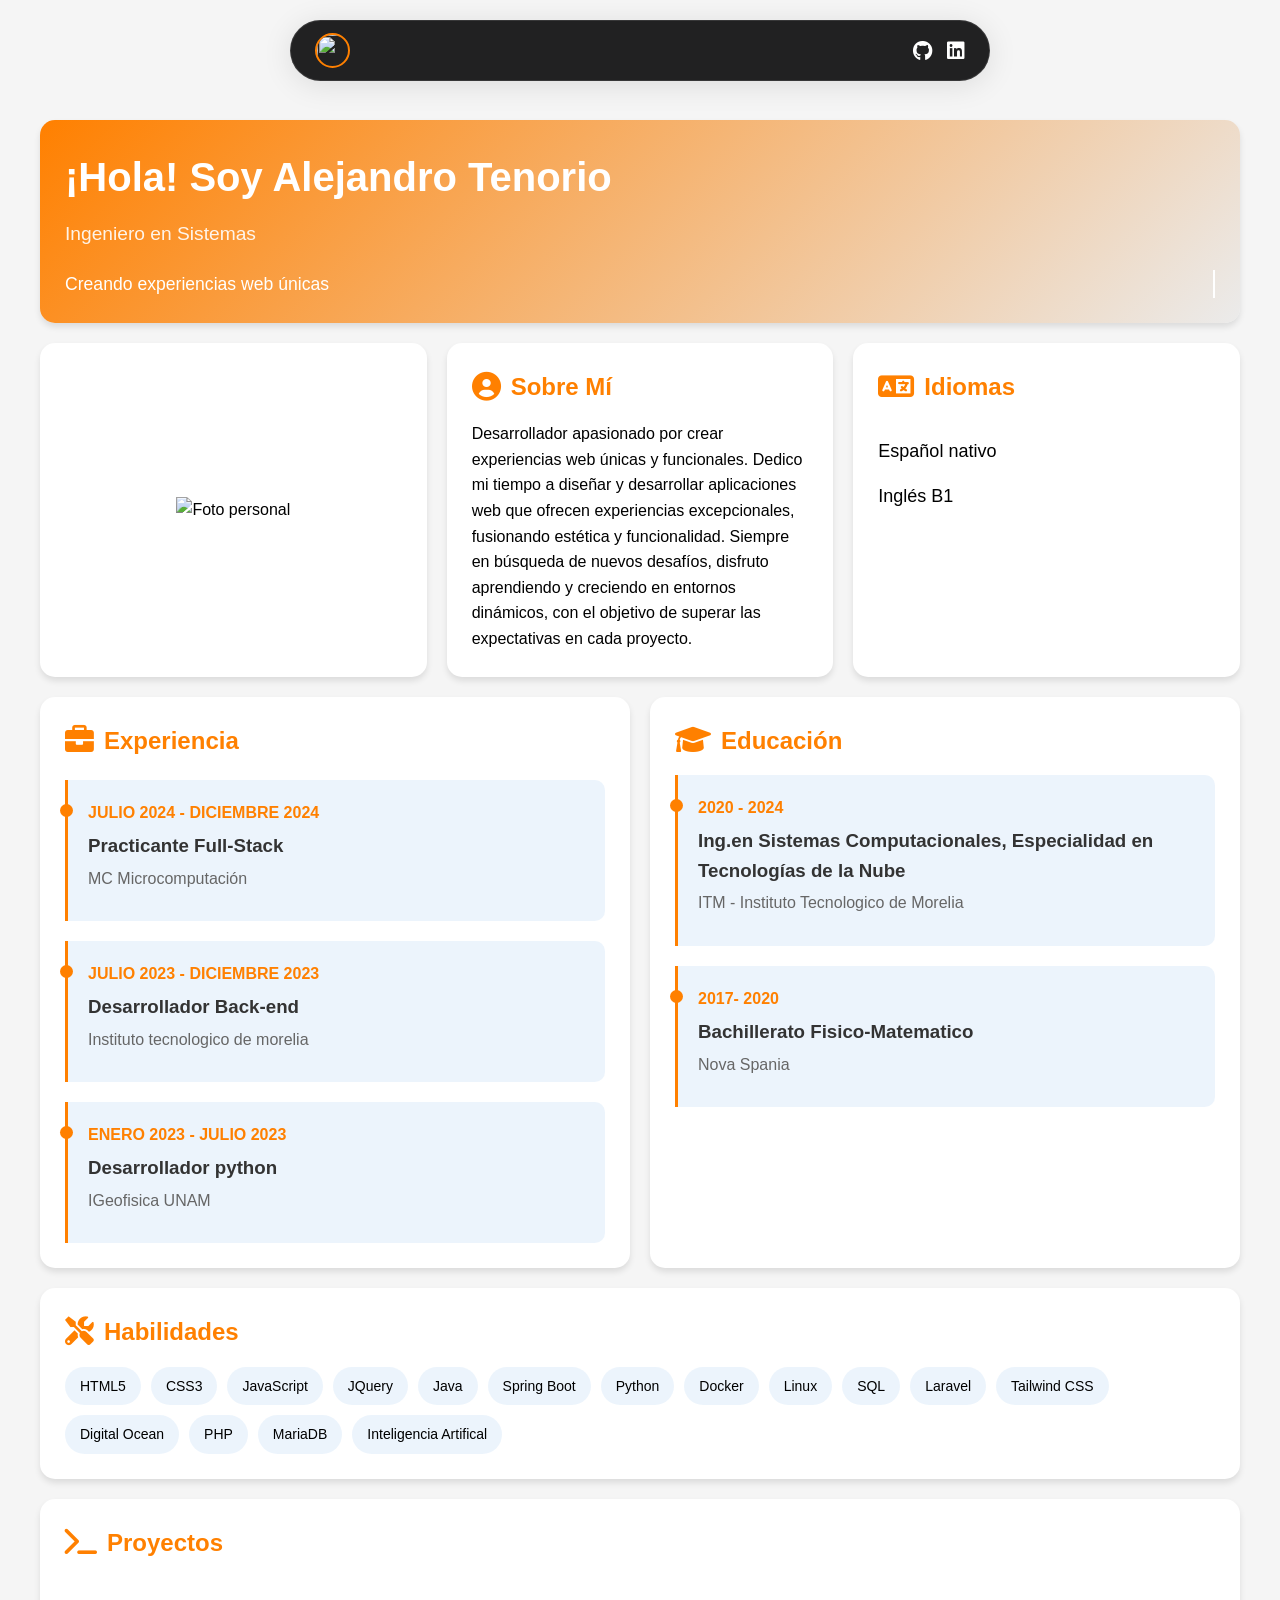
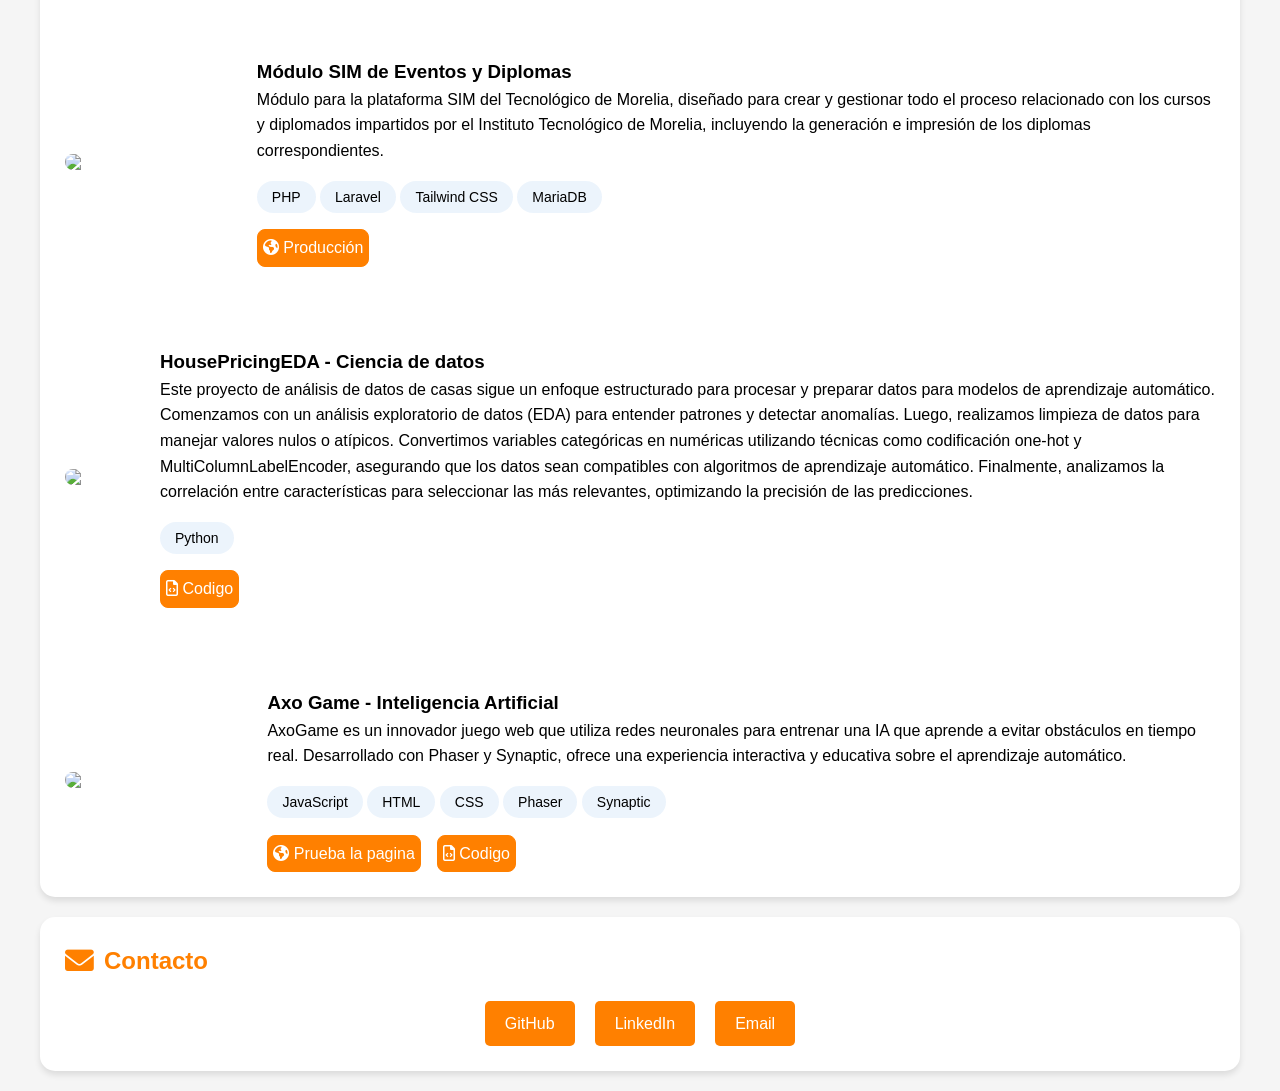
==== index.html @ d57afa61 "Update index.html" ====
<!DOCTYPE html>
<html lang="es">
<head>
    <meta charset="UTF-8">
    <meta name="viewport" content="width=device-width, initial-scale=1.0">
    <title>Alex Tenorio</title>
    <link rel="stylesheet" href="portfolio.css">
    <link href="https://cdnjs.cloudflare.com/ajax/libs/font-awesome/6.0.0/css/all.min.css" rel="stylesheet">
</head>
<body>



    <!-- Dynamic Island Navigation -->
    <nav class="dynamic-nav">
        <div class="nav-island">
            <div class="nav-profile">
                <img src="https://i.ibb.co/wJHWrY9/124657414.jpg"  class="nav-profile-img">
            </div>
           
            <div class="nav-social">
                <a href="https://github.com/JoseAlejandroTenorioChavez" class="social-link"><i class="fab fa-github"></i></a>
                <a href="https://www.linkedin.com/in/josealejandrotenoriochavez" class="social-link"><i class="fab fa-linkedin"></i></a>
            </div>
        </div>
    </nav>

    <!-- Contenido principal -->
    <main class="main-content">
        <div class="bento-grid">
            <!-- Sección de Bienvenida -->
            <div class="bento-item welcome">
                <h1>¡Hola! Soy Alejandro Tenorio</h1>
                <p class="subtitle">Ingeniero en Sistemas</p>
                <div class="typing-text">Creando experiencias web únicas</div>
            </div>

            <!-- Foto Personal -->
            <div class="bento-item personal-photo">
                <div class="photo-container">
                    <img src="https://i.ibb.co/fHNwKNR/Hi-its-me.png" alt="Foto personal">
                    <div class="photo-overlay">
                        <p>¡Hola Mundo!👋</p>
                    </div>
                </div>
            </div>

               <!-- Sección Sobre Mí -->
               <div class="bento-item about">
                <h2><i class="fas fa-user-circle"></i> Sobre Mí</h2>
                <p style="text-align: left;">Desarrollador apasionado por crear experiencias web únicas y funcionales. 
                   Dedico mi tiempo a diseñar y desarrollar aplicaciones web que ofrecen experiencias excepcionales, 
                   fusionando estética y funcionalidad. Siempre en búsqueda de nuevos desafíos, disfruto aprendiendo y creciendo en entornos dinámicos, 
                   con el objetivo de superar las expectativas en cada proyecto.</p>
            </div>

            
             <!-- Sección Sobre Mí -->
            <div class="bento-item languages">
                <h2><i class="fa-solid fa-language"></i>Idiomas</h2>
                <span class="language">Español nativo</span>
                <span class="language">Inglés B1</span>
            </div>
  

            <!-- Experiencia -->
            <div class="bento-item work-experience">
                <h2><i class="fas fa-briefcase"></i> Experiencia</h2>
                <div class="timeline">
                    <div class="timeline-item">
                        <div class="year">JULIO 2024 - DICIEMBRE 2024</div>
                        <h3>Practicante Full-Stack</h3>
                        <p>MC Microcomputación</p>
                    </div>
                    <div class="timeline-item">
                        <div class="year">JULIO 2023 - DICIEMBRE 2023</div>
                        <h3>Desarrollador Back-end</h3>
                        <p>Instituto tecnologico de morelia</p>
                    </div>
                    <div class="timeline-item">
                        <div class="year">ENERO 2023 - JULIO 2023</div>
                        <h3>Desarrollador python</h3>
                        <p>IGeofisica UNAM</p>
                    </div>
                </div>
            </div>

            <!-- Educación -->
            <div class="bento-item education">
                <h2><i class="fas fa-graduation-cap"></i> Educación</h2>
                <div class="timeline-item">
                        <div class="year">2020 - 2024</div>
                        <h3>Ing.en Sistemas Computacionales, Especialidad en Tecnologías de la Nube</h3>
                        <p>ITM - Instituto Tecnologico de Morelia</p>
                </div>
                <div class="timeline-item">
                    <div class="year">2017- 2020</div>
                    <h3>Bachillerato Fisico-Matematico</h3>
                    <p>Nova Spania</p>
            </div>
            </div>

            <!-- Habilidades -->
            <div class="bento-item skills">
                <h2><i class="fas fa-tools"></i> Habilidades</h2>
                <div class="skills-tags">
                    <span class="skill-tag">HTML5</span>
                    <span class="skill-tag">CSS3</span>
                    <span class="skill-tag">JavaScript</span>
                    <span class="skill-tag">JQuery</span>
                    <span class="skill-tag">Java</span>
                    <span class="skill-tag">Spring Boot</span>
                    <span class="skill-tag">Python</span>
                    <span class="skill-tag">Docker</span>
                    <span class="skill-tag">Linux</span>
                    <span class="skill-tag">SQL</span>
                    <span class="skill-tag">Laravel</span>
                    <span class="skill-tag">Tailwind CSS</span>
                    <span class="skill-tag">Digital Ocean</span>
                    <span class="skill-tag">PHP</span>
                    <span class="skill-tag">MariaDB</span>
                    <span class="skill-tag">Inteligencia Artifical</span>
                </div>
            </div>

            

            <!-- Proyectos -->
            <div class="bento-item featured-project">
                <h2><i class="fa-solid fa-terminal"></i>Proyectos</h2>
                <div class="project-content">
                    <img src="https://i.ibb.co/Rj1khKQ/SIM.png">
                    <div class = "project-text">
                        <div>
                            <h3>Módulo SIM de Eventos y Diplomas</h3>
                            <p>Módulo para la plataforma SIM del Tecnológico de Morelia, diseñado para crear y gestionar todo el proceso relacionado con los cursos y 
                                diplomados impartidos por el Instituto Tecnológico de Morelia, incluyendo la generación e impresión de los diplomas correspondientes.
                            </p>
                        </div>
                        <div>
                            <span class="skill-tag">PHP</span>
                            <span class="skill-tag">Laravel</span>
                            <span class="skill-tag">Tailwind CSS</span>
                            <span class="skill-tag">MariaDB</span>
                        </div>
                        <div>
                            <a href="https://sim.morelia.tecnm.mx/login" class="btn-projects">
                                <span><i class="fa-solid fa-earth-americas"></i> Producción</span>
                              </a>
                        </div>
                    </div>
                </div>
                <div class="project-content">
                    <img src="https://i.ibb.co/8XMsgPr/data-science.webp">
                    <div class = "project-text">
                        <div>
                            <h3>HousePricingEDA -  Ciencia de datos</h3>
                            <p>Este proyecto de análisis de datos de casas sigue un enfoque estructurado para procesar y preparar datos para modelos de 
                                aprendizaje automático. Comenzamos con un análisis exploratorio de datos (EDA) para entender patrones y detectar anomalías. 
                                Luego, realizamos limpieza de datos para manejar valores nulos o atípicos. Convertimos variables categóricas en numéricas utilizando 
                                técnicas como codificación one-hot y MultiColumnLabelEncoder, asegurando que los datos sean compatibles con algoritmos de aprendizaje 
                                automático. Finalmente, analizamos la correlación entre características para seleccionar las más relevantes, optimizando la precisión de las 
                                predicciones.
                            </p>
                        </div>
                        <div>
                            <span class="skill-tag">Python</span>
                        </div>
                        <div>
                            <a href="https://github.com/JoseAlejandroTenorioChavez/HousePricingEDA-AlejandroTenorio/tree/main" class="btn-projects">
                                <span><i class="fa-regular fa-file-code"></i> Codigo</span>
                              </a>
                        </div>
                    </div>
                </div>
                <div class="project-content">
                    <img src="https://i.ibb.co/FsC0W5F/Axogame.png">
                    <div class = "project-text">
                        <div>
                            <h3>Axo Game - Inteligencia Artificial</h3>
                            <p>AxoGame es un innovador juego web que utiliza redes neuronales para entrenar una IA que aprende a evitar obstáculos en tiempo real. 
                                Desarrollado con Phaser y Synaptic, ofrece una experiencia interactiva y educativa sobre el aprendizaje automático.
                            </p>
                        </div>
                        <div>
                            <span class="skill-tag">JavaScript</span>
                            <span class="skill-tag">HTML</span>
                            <span class="skill-tag">CSS</span>
                            <span class="skill-tag">Phaser</span>
                            <span class="skill-tag">Synaptic</span>
                        </div>
                        <div class = "Buttons-div">
                            <a href="https://josealejandrotenoriochavez.github.io/IA---AxoGame/" class="btn-projects">
                                <span><i class="fa-solid fa-earth-americas"></i> Prueba la pagina</span>
                              </a>

                              <a href="https://github.com/JoseAlejandroTenorioChavez/IA---AxoGame" class="btn-projects">
                                <span><i class="fa-regular fa-file-code"></i> Codigo</span>
                              </a>
                        </div>
                   
                    </div>
                </div>
            </div>

            <!-- Contacto -->
            <div class="bento-item contact">
                <h2><i class="fas fa-envelope"></i> Contacto</h2>
                <div class="contact-links">
                    <a href="https://github.com/JoseAlejandroTenorioChavez" class="contact-link">GitHub</a>
                    <a href="https://www.linkedin.com/in/josealejandrotenoriochavez" class="contact-link">LinkedIn</a>
                    <a href="#" class="contact-link" onclick="copyToClipboard('AlejandroTenorioChavez@outlook.com')">Email</a>
                </div>
            </div>
        </div>
    </main>

    <script src="portfolio.js"></script>
</body>
</html>
---- portfolio.css ----
:root {
    --primary-color: #ff8000;
    --secondary-color: #14181f;
    --dark-color: #1a1a1a;
    --light-color: #f5f5f5;
    --text-color: #333;
    --text-light: #666;
    --island-bg: rgba(22, 22, 23, 0.95);
    --island-border: rgba(255, 255, 255, 0.1);
    --transition: all 0.3s ease;
}

* {
    margin: 0;
    padding: 0;
    box-sizing: border-box;
}

body {
    font-family: 'Inter', sans-serif;
    background-color: var(--light-color);
    color: var(--text-color);
    line-height: 1.6;
    padding-top: 100px; /* Espacio para la navegación */
}

/* Dynamic Island Navigation */
.dynamic-nav {
    position: fixed;
    top: 20px;
    left: 50%;
    transform: translateX(-50%);
    z-index: 1000;
    width: 90%;
    max-width: 700px;
}

.nav-island {
    background: var(--island-bg);
    border: 1px solid var(--island-border);
    backdrop-filter: blur(20px);
    -webkit-backdrop-filter: blur(20px);
    border-radius: 50px;
    padding: 12px 24px;
    display: flex;
    justify-content: space-between;
    align-items: center;
    box-shadow: 0 4px 30px rgba(0, 0, 0, 0.1);
    transition: var(--transition);
}

.nav-island:hover {
    transform: translateY(-2px);
    box-shadow: 0 8px 30px rgba(0, 0, 0, 0.2);
}

.nav-profile {
    display: flex;
    align-items: center;
    gap: 12px;
}

.nav-profile-img {
    width: 35px;
    height: 35px;
    border-radius: 50%;
    border: 2px solid var(--primary-color);
}

.nav-name {
    color: white;
    font-weight: 500;
}

.nav-links {
    display: flex;
    gap: 20px;
}

.nav-link {
    color: rgba(255, 255, 255, 0.7);
    text-decoration: none;
    display: flex;
    align-items: center;
    gap: 6px;
    padding: 6px 12px;
    border-radius: 20px;
    transition: var(--transition);
}

.nav-link:hover,
.nav-link.active {
    color: white;
    background: rgba(255, 255, 255, 0.1);
}

.nav-link i {
    font-size: 14px;
}

.nav-social {
    display: flex;
    gap: 15px;
}

.social-link {
    color: rgba(255, 255, 255, 0.7);
    text-decoration: none;
    transition: var(--transition);
}

.social-link:hover {
    color: white;
    transform: translateY(-2px);
}

/* Main Content & Bento Grid */
.main-content {
    padding: 20px;
}

.bento-grid {
    display: grid;
    grid-template-columns: repeat(3, 1fr);
    gap: 20px;
    max-width: 1200px;
    margin: 0 auto;
}

.project-content{
    
display: flex;
    
gap: 20px;
    
align-items: center;
}

.project-text{
    display: flex;
    gap: 20px;
    flex-direction: column;
}

.btn-projects{
    gap: 10px;
    width: max-content;
    display: flex;
    align-items: center;
    /* margin: 10px; */
    border: 1px solid var(--primary-color);
    background: var(--primary-color);
    color: white;
    border-radius: 0.5rem;
    padding: 5px;
    cursor: pointer;
    text-decoration: none;
}




/* Animaciones suaves para la navegación */
@keyframes slideDown {
    from {
        transform: translateY(-100%) translateX(-50%);
        opacity: 0;
    }
    to {
        transform: translateY(0) translateX(-50%);
        opacity: 1;
    }
}

.dynamic-nav {
    animation: slideDown 0.5s ease-out forwards;
}


* {
    margin: 0;
    padding: 0;
    box-sizing: border-box;
}

body {
    font-family: 'Inter', sans-serif;
    background-color: var(--light-color);
    color: #000000;
    line-height: 1.6;
}

.container {
    display: flex;
    min-height: 100vh;
}

/* Estilos del Sidebar */
.sidebar {
    width: 250px;
    background-color: var(--dark-color);
    color: white;
    padding: 20px;
    position: fixed;
    height: 100vh;
    box-shadow: 2px 0 5px rgba(0, 0, 0, 0.1);
    z-index: 1000;
}

.profile {
    text-align: center;
    padding: 20px 0;
}

.profile-img {
    width: 150px;
    height: 150px;
    border-radius: 50%;
    margin-bottom: 15px;
    border: 3px solid var(--primary-color);
    transition: var(--transition);
}

.profile-img:hover {
    transform: scale(1.05);
}

.nav-menu {
    margin-top: 30px;
}

.nav-menu ul {
    list-style: none;
}

.nav-menu ul li {
    padding: 15px 0;
    border-bottom: 1px solid #333;
    transition: var(--transition);
}

.nav-menu ul li:hover {
    background-color: rgba(255, 255, 255, 0.1);
    padding-left: 10px;
}

.nav-menu ul li a {
    color: white;
    text-decoration: none;
    font-size: 16px;
    transition: var(--transition);
    display: flex;
    align-items: center;
    gap: 10px;
}

.nav-menu ul li a i {
    width: 20px;
    text-align: center;
}

.nav-menu ul li a:hover {
    color: var(--primary-color);
}

.social-links {
    position: absolute;
    bottom: 20px;
    left: 0;
    right: 0;
    display: flex;
    justify-content: center;
    gap: 15px;
}

.social-link {
    color: white;
    font-size: 20px;
    transition: var(--transition);
}

.social-link:hover {
    color: var(--primary-color);
    transform: translateY(-3px);
}

/* Main Content & Bento Grid */
.main-content {
    /* margin-left: 250px; */
    /* padding: 40px; */
    flex-grow: 1;
}

.bento-grid {
    display: grid;
    grid-template-columns: repeat(6, 1fr);
    gap: 20px;
    max-width: 1200px;
    margin: 0 auto;
}

.bento-item {
    background: white;
    border-radius: 15px;
    padding: 25px;
    box-shadow: 0 4px 6px rgba(0, 0, 0, 0.1);
    transition: var(--transition);
    position: relative;
    overflow: hidden;
}

.bento-item:hover {
    transform: translateY(-5px);
    box-shadow: 0 6px 12px rgba(0, 0, 0, 0.15);
}

.bento-item h2 {
    display: flex;
    align-items: center;
    gap: 10px;
    margin-bottom: 15px;
    color: var(--primary-color);
}

.bento-item h2 i {
    font-size: 1.2em;
}

/* Welcome Section */
.welcome {
    grid-column: span 6;
    background: linear-gradient(135deg, var(--primary-color), #ebebeb);
    color: white;
}

.welcome h1 {
    font-size: 2.5em;
    margin-bottom: 10px;
}

.welcome .subtitle {
    font-size: 1.2em;
    opacity: 0.9;
}

.typing-text {
    margin-top: 20px;
    font-size: 1.1em;
    border-right: 2px solid white;
    white-space: nowrap;
    overflow: hidden;
    animation: typing 3.5s steps(40, end), blink-caret 0.75s step-end infinite;
}

/* Personal Photo */
.personal-photo {
    grid-column: span 2;
    text-align: center;
    align-content: center;
}

/* about*/
.about {
    grid-column: span 2;
    text-align: center;
}

.languages{
    grid-column: span 2;
    /* text-align: center; */
    display: flex;
    flex-direction: column;
    gap: 1rem;
}

.language{
    font-size: large;

}

.photo-container {
    margin: 20px 0;
    position: relative;
    overflow: hidden;
    border-radius: 15px;
}

.photo-container img {
    width: 100%;
    height: auto;
    transition: var(--transition);
}

.photo-overlay {
    position: absolute;
    top: 0;
    left: 0;
    right: 0;
    bottom: 0;
    background: rgba(74, 144, 226, 0.7);
    display: flex;
    align-items: center;
    justify-content: center;
/* Continuación de los estilos del photo-overlay */
opacity: 0;
transition: var(--transition);
color: white;
font-size: 1.5em;
}

.photo-container:hover .photo-overlay {
opacity: 1;
}

.photo-container:hover img {
transform: scale(1.05);
}

.photo-caption {
margin-top: 15px;
font-style: italic;
color: var(--text-light);
}

/* Stats Section */
.stats {
grid-column: span 2;
}

.stats-grid {
display: grid;
grid-template-columns: repeat(3, 1fr);
gap: 20px;
margin-top: 20px;
}

.stat {
text-align: center;
padding: 20px;
background: rgba(74, 144, 226, 0.1);
border-radius: 10px;
transition: var(--transition);
}

.stat:hover {
transform: translateY(-3px);
background: rgba(74, 144, 226, 0.2);
}

.number {
font-size: 2.5rem;
font-weight: bold;
color: var(--primary-color);
display: block;
}

.label {
color: var(--text-light);
font-size: 0.9em;
margin-top: 5px;
}

/* Work Experience */
.work-experience {grid-column: span 3;}

.timeline {
margin-top: 20px;
}

.timeline-item {
padding: 20px;
border-left: 3px solid var(--primary-color);
margin-bottom: 20px;
position: relative;
background: rgba(74, 144, 226, 0.1);
border-radius: 0 10px 10px 0;
}

.timeline-item:last-child {
margin-bottom: 0;
}

.timeline-item::before {
content: '';
position: absolute;
left: -8px;
top: 24px;
width: 13px;
height: 13px;
border-radius: 50%;
background: var(--primary-color);
}

.year {
font-weight: bold;
color: var(--primary-color);
margin-bottom: 5px;
}

.timeline-item h3 {
margin: 5px 0;
color: var(--text-color);
}

.timeline-item p {
color: var(--text-light);
margin-bottom: 10px;
}

.timeline-item ul {
list-style-type: none;
}

.timeline-item ul li {
margin: 5px 0;
padding-left: 20px;
position: relative;
}

.timeline-item ul li::before {
content: '→';
position: absolute;
left: 0;
color: var(--primary-color);
}

/* Education Section */
.education {grid-column: span 3;}

.education-items {
display: grid;
gap: 20px;
margin-top: 20px;
}

.education-item {
background: rgba(74, 144, 226, 0.1);
padding: 20px;
border-radius: 10px;
border-left: 3px solid var(--primary-color);
transition: var(--transition);
}

.education-item:hover {
transform: translateX(5px);
background: rgba(74, 144, 226, 0.2);
}

.achievement {
display: inline-block;
background: var(--primary-color);
color: white;
padding: 5px 10px;
border-radius: 15px;
font-size: 0.9em;
margin-top: 10px;
}

/* Skills Section */
.skills {grid-column: span 6;}

.skills-tags {
display: flex;
flex-wrap: wrap;
gap: 10px;
margin-top: 15px;
}

.skill-tag {
background-color: rgba(74, 144, 226, 0.1);
padding: 8px 15px;
border-radius: 20px;
font-size: 14px;
transition: var(--transition);
cursor: default;
}

.skill-tag:hover {
background-color: var(--primary-color);
color: white;
transform: translateY(-2px);
}

/* Featured Project */
.featured-project {grid-column: span 6;gap: 5rem;display: flex;flex-direction: column;}

.project-content img {width: 30%;border-radius: 10px;margin: 15px 0;}

.project-links {
display: flex;
gap: 15px;
margin-top: 15px;
}

.project-link {
padding: 8px 15px;
background-color: var(--primary-color);
color: white;
text-decoration: none;
border-radius: 5px;
transition: var(--transition);
display: flex;
align-items: center;
gap: 5px;
}

.project-link:hover {
background-color: #357abd;
transform: translateY(-2px);
}

/* Blog Section */
.blog {
grid-column: span 1;
}

.blog article {
margin-top: 15px;
}

.read-more {
display: inline-block;
margin-top: 15px;
color: var(--primary-color);
text-decoration: none;
transition: var(--transition);
}

.read-more:hover {
color: #357abd;
transform: translateX(5px);
}

/* Contact Section */
.contact {grid-column: span 6;text-align: center;}

.contact-links {
display: flex;
justify-content: center;
gap: 20px;
margin-top: 20px;
}

.contact-link {
padding: 10px 20px;
background-color: var(--primary-color);
color: white;
text-decoration: none;
border-radius: 5px;
transition: var(--transition);
display: flex;
align-items: center;
gap: 8px;
}

.contact-link:hover {
background-color: #357abd;
transform: translateY(-2px);
}

/* Animations */
@keyframes typing {
from { width: 0 }
to { width: 100% }
}

@keyframes blink-caret {
from, to { border-color: transparent }
50% { border-color: white }
}

.Buttons-div{
    display: flex;
    flex-direction: row;
    gap: 1rem;
}

/* Responsive Design */
@media (max-width: 1200px) {

.work-experience,
.education {
    grid-column: span 3;
}

.stats{
    grid-column: span 2;
}
}

@media (max-width: 768px) {
.container {
    flex-direction: column;
}

.sidebar {
    width: 100%;
    height: auto;
    position: relative;
    padding: 10px;
}

.profile-img {
    width: 100px;
    height: 100px;
}

.main-content {
    margin-left: 0;
    padding: 20px;
}

.bento-grid {
    grid-template-columns: 1fr;
}

.bento-item {
    grid-column: span 1 !important;
}

.stats-grid {
    grid-template-columns: 1fr;
}

.contact-links {
    flex-direction: column;
}

.personal-photo{
    display: none;
}
}
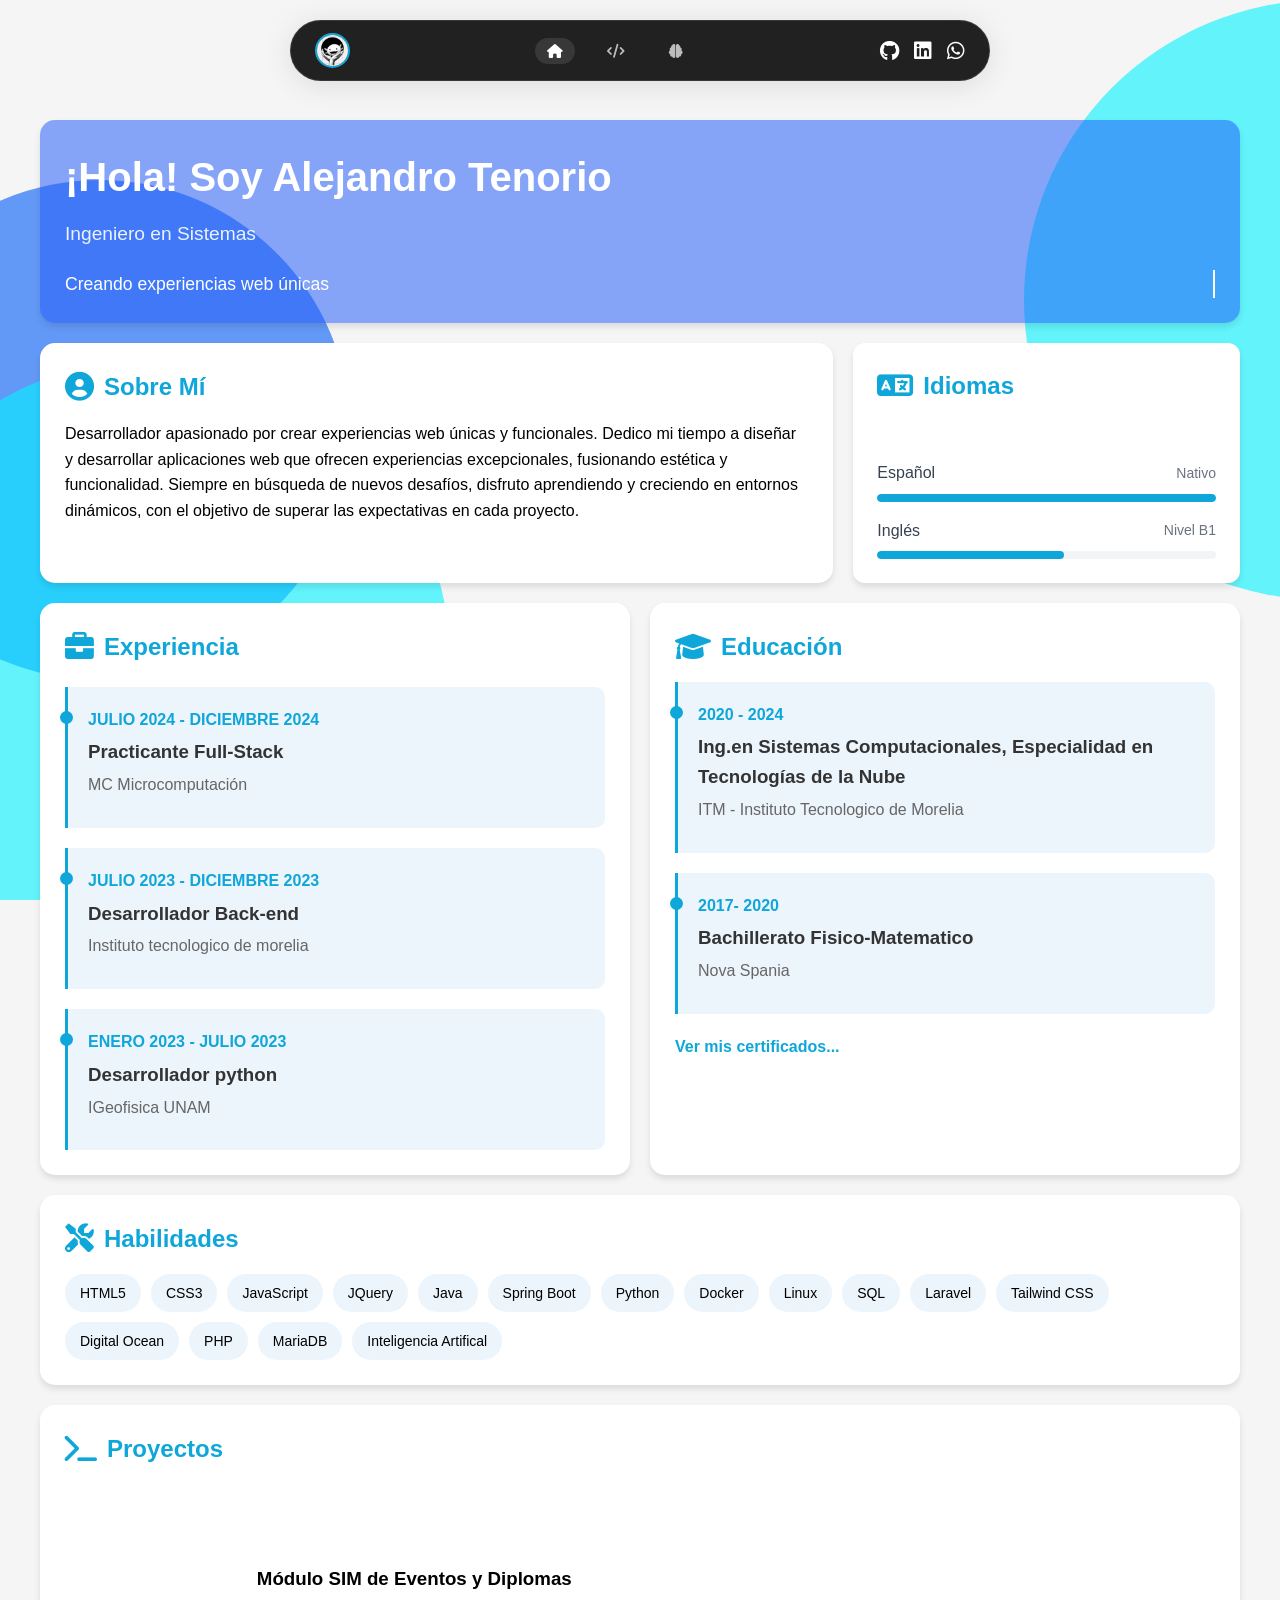
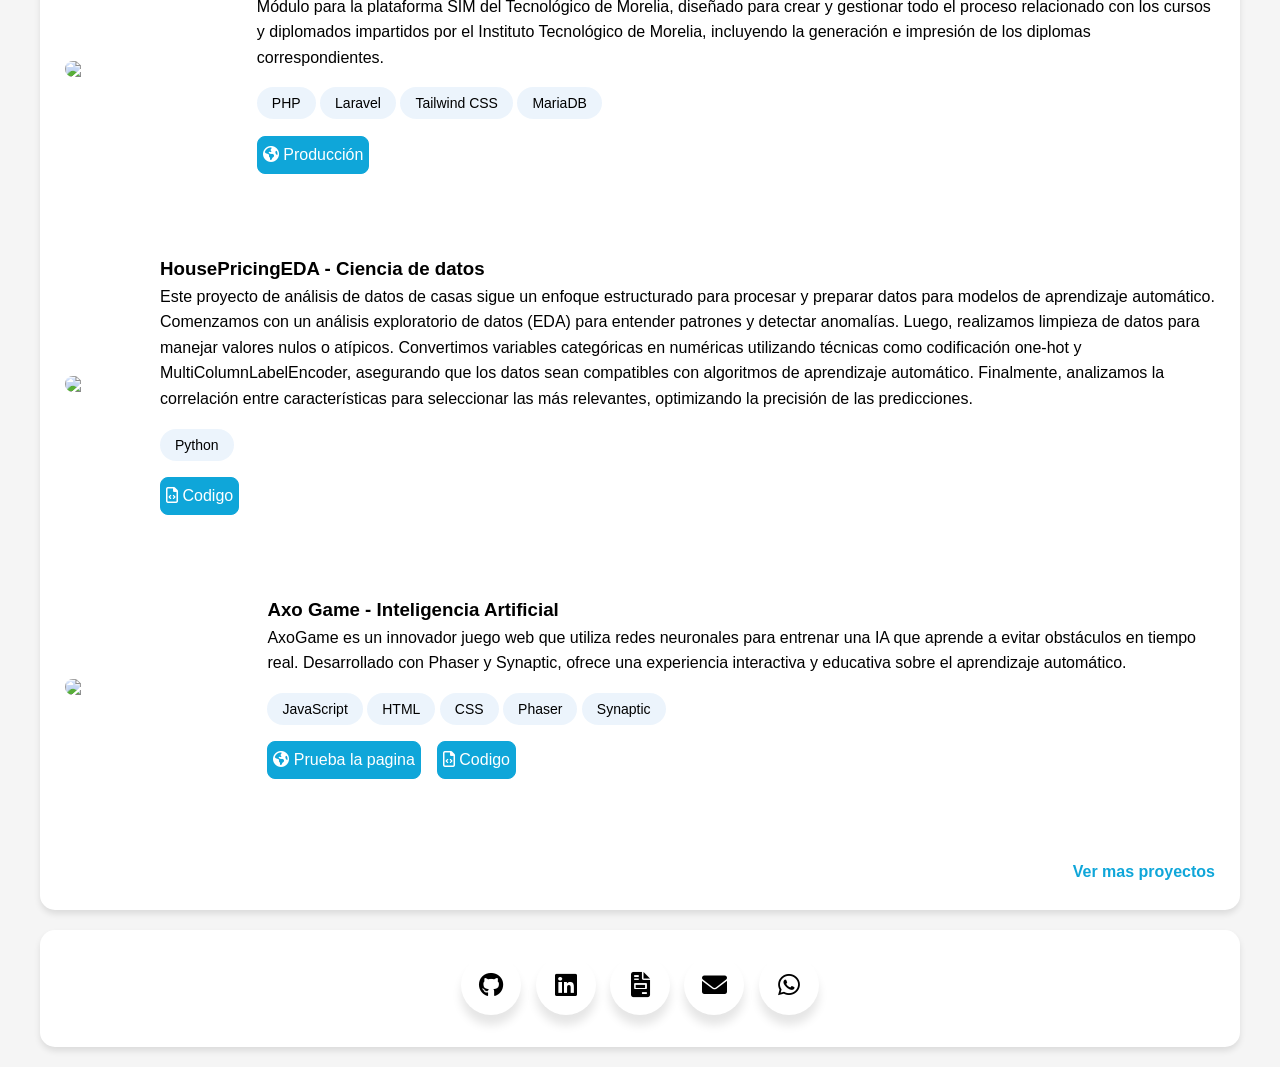
==== commit 2931e9c8: "Actualizacion de portolio" ====
--- a/index.html
+++ b/index.html
@@ -6,26 +6,54 @@
     <title>Alex Tenorio</title>
     <link rel="stylesheet" href="portfolio.css">
     <link href="https://cdnjs.cloudflare.com/ajax/libs/font-awesome/6.0.0/css/all.min.css" rel="stylesheet">
+    <script src="https://code.jquery.com/jquery-3.6.4.min.js"></script>
+    <link rel="icon" type="image/png" href="img/AxoTenorio.jpg">
+
+
 </head>
 <body>
 
-
-
-    <!-- Dynamic Island Navigation -->
+    <div class="animated-background">
+        <div class="circle circle-1"></div>
+        <div class="circle circle-2"></div>
+        <div class="circle circle-3"></div>
+    </div>
+
+
+    <div class="content"> 
+        <!-- Dynamic Island Navigation -->
     <nav class="dynamic-nav">
         <div class="nav-island">
             <div class="nav-profile">
-                <img src="https://i.ibb.co/wJHWrY9/124657414.jpg"  class="nav-profile-img">
+                <img src="img/AxoTenorio.jpg"  class="nav-profile-img">
             </div>
            
+            <div class="nav-links">
+                <a id="nav-main" class="nav-link active">
+                    <i class="fas fa-home"></i>
+                   
+                </a>
+               
+                <a  class="nav-link" id="nav-project">
+                    <i class="fas fa-code"></i>
+                    
+                </a>
+
+                <a id="nav-certificate" class="nav-link">
+                   <i class="fa-solid fa-brain"></i>
+                </a>
+            </div>
+
             <div class="nav-social">
                 <a href="https://github.com/JoseAlejandroTenorioChavez" class="social-link"><i class="fab fa-github"></i></a>
                 <a href="https://www.linkedin.com/in/josealejandrotenoriochavez" class="social-link"><i class="fab fa-linkedin"></i></a>
+                <a href="https://wa.me/qr/LEA4Y6WNI3TXH1" class="social-link"><i class="fa-brands fa-whatsapp"></i></a>
             </div>
         </div>
     </nav>
 
-    <!-- Contenido principal -->
+    <section id="main">
+        <!-- Contenido principal -->
     <main class="main-content">
         <div class="bento-grid">
             <!-- Sección de Bienvenida -->
@@ -38,10 +66,7 @@
             <!-- Foto Personal -->
             <div class="bento-item personal-photo">
                 <div class="photo-container">
-                    <img src="https://i.ibb.co/fHNwKNR/Hi-its-me.png" alt="Foto personal">
-                    <div class="photo-overlay">
-                        <p>¡Hola Mundo!👋</p>
-                    </div>
+                    <img src="img/Hi its me.png" alt="Foto personal">
                 </div>
             </div>
 
@@ -56,10 +81,40 @@
 
             
              <!-- Sección Sobre Mí -->
-            <div class="bento-item languages">
+            <!-- <div class="bento-item languages">
                 <h2><i class="fa-solid fa-language"></i>Idiomas</h2>
                 <span class="language">Español nativo</span>
                 <span class="language">Inglés B1</span>
+            </div> -->
+
+
+            <div class="bento-item languages language-card">
+                <div class="card-header">
+                    <h2><i class="fa-solid fa-language"></i>Idiomas</h2>
+                </div>
+        
+                <div class="language-list">
+                    <div class="language-item">
+                        <div class="language-info">
+                            <span class="language-name">Español</span>
+                            <span class="language-level">Nativo</span>
+                        </div>
+                        <div class="progress-bar">
+                            <div class="progress-fill progress-native"></div>
+                        </div>
+                    </div>
+        
+                    <div class="language-item">
+                        <div class="language-info">
+                            <span class="language-name">Inglés</span>
+                            <span class="language-level">Nivel B1</span>
+                        </div>
+                        <div class="progress-bar">
+                            <div class="progress-fill progress-advanced"></div>
+                        </div>
+                    </div>
+    
+                </div>
             </div>
   
 
@@ -97,7 +152,10 @@
                     <div class="year">2017- 2020</div>
                     <h3>Bachillerato Fisico-Matematico</h3>
                     <p>Nova Spania</p>
-            </div>
+                </div>
+                <div class="see-more" id="see-more-education">
+                    Ver mis certificados...
+                </div>
             </div>
 
             <!-- Habilidades -->
@@ -201,18 +259,259 @@
                    
                     </div>
                 </div>
+                <div class="see-more" id="see-more-project">
+                    Ver mas proyectos
+                </div>
             </div>
 
             <!-- Contacto -->
             <div class="bento-item contact">
-                <h2><i class="fas fa-envelope"></i> Contacto</h2>
-                <div class="contact-links">
+
+                <div class="wrapper">
+                
+                    <a href="https://github.com/JoseAlejandroTenorioChavez" class="button">
+                       <div class="icon">
+                          <i class="fab fa-github"></i>
+                       </div>
+                       <span>Github</span>
+                    </a>
+
+                    <a href="https://www.linkedin.com/in/josealejandrotenoriochavez" class="button">
+                        <div class="icon">
+                            <i class="fa-brands fa-linkedin"></i>
+                        </div>
+                        <span>Linkedin</span>
+                     </a>
+
+                     <a href="https://www.linkedin.com/in/josealejandrotenoriochavez" class="button">
+                        <div class="icon">
+                            <i class="fa-solid fa-file-invoice"></i>
+                        </div>
+                        <span>CV</span>
+                     </a>
+
+                     <a href="#" class="button"  onclick="copyToClipboard('AlejandroTenorioChavez@outlook.com')">
+                        <div class="icon">
+                            <i class="fa-solid fa-envelope"></i>
+                        </div>
+                        <span>Correo</span>
+                     </a>
+
+                     <a href="https://wa.me/qr/LEA4Y6WNI3TXH1" class="button">
+                        <div class="icon">
+                            <i class="fa-brands fa-whatsapp"></i>
+                        </div>
+                        <span>Whatsapp</span>
+                     </a>
+                    
+                 </div>
+
+                <!-- <div class="contact-links">
                     <a href="https://github.com/JoseAlejandroTenorioChavez" class="contact-link">GitHub</a>
                     <a href="https://www.linkedin.com/in/josealejandrotenoriochavez" class="contact-link">LinkedIn</a>
                     <a href="#" class="contact-link" onclick="copyToClipboard('AlejandroTenorioChavez@outlook.com')">Email</a>
-                </div>
+                </div> -->
             </div>
         </div>
+    </section>
+
+
+    <section id="project-section">
+        <div class="section-projects-container">
+            <div class="section-projects-grid">
+                <!-- Proyecto 1 -->
+                <article class="section-projects-card">
+                    <div class="section-projects-image">
+                        <img src="/img/proyectos/SIM.png" alt="Proyecto 1">
+                    </div>
+                    <div class="section-projects-content">
+                        <div class="section-projects-tags">
+                            <span class="section-projects-tag">PHP</span>
+                            <span class="section-projects-tag">Laravel</span>
+                            <span class="section-projects-tag">Tailwind CSS</span>
+                            <span class="section-projects-tag">MariaDB</span>
+                        </div>
+                        <h3 class="section-projects-title">Módulo SIM de Eventos y Diplomas</h3>
+                        <p class="section-projects-description">
+                            Módulo para la plataforma SIM del Tecnológico de Morelia, diseñado para crear y gestionar todo el proceso relacionado 
+                            con los cursos y diplomados impartidos por el Instituto Tecnológico de Morelia, incluyendo la generación e impresión de 
+                            los diplomas correspondientes.
+                        </p>
+                        <div class="section-projects-links">
+                            <a href="https://sim.morelia.tecnm.mx/login" class="section-projects-link">Producción →</a>
+                        </div>
+                    </div>
+                </article>
+    
+                <!-- Proyecto 2 -->
+                <article class="section-projects-card">
+                    <div class="section-projects-image">
+                        <img src="/img/proyectos/data science.png" alt="Proyecto 2">
+                    </div>
+                    <div class="section-projects-content">
+                        <div class="section-projects-tags">
+                            <span class="section-projects-tag">Python</span>
+                        </div>
+                        <h3 class="section-projects-title">HousePricingEDA</h3>
+                        <p class="section-projects-description">
+                            Este proyecto de análisis de datos de casas emplea un enfoque estructurado para procesar y preparar datos para aprendizaje automático. Comienza con un análisis exploratorio (EDA) para identificar patrones y anomalías, seguido de limpieza de datos para manejar valores nulos y atípicos. Convierte variables categóricas en numéricas mediante técnicas como codificación one-hot y MultiColumnLabelEncoder. Finalmente, analiza las correlaciones entre características para seleccionar las más relevantes, optimizando la precisión de las predicciones.
+                        </p>
+                        <div class="section-projects-links">
+                            <a href="https://github.com/JoseAlejandroTenorioChavez/HousePricingEDA-AlejandroTenorio/tree/main" class="section-projects-link">Codigo →</a>
+                        </div>
+                    </div>
+                </article>
+    
+                <!-- Proyecto 3 -->
+                <article class="section-projects-card">
+                    <div class="section-projects-image">
+                        <img src="/img/proyectos/Axogame.png" alt="Proyecto 3">
+                    </div>
+                    <div class="section-projects-content">
+                        <div class="section-projects-tags">
+                            <span class="section-projects-tag">JavaScript</span>
+                            <span class="section-projects-tag">HTML</span>
+                            <span class="section-projects-tag">CSS</span>
+                            <span class="section-projects-tag">Phaser</span>
+                            <span class="section-projects-tag">Synaptic</span>
+                        </div>
+                        <h3 class="section-projects-title">Axo Game</h3>
+                        <p class="section-projects-description">
+                            AxoGame es un innovador juego web que utiliza redes neuronales para entrenar una IA que aprende a 
+                            evitar obstáculos en tiempo real. Desarrollado con Phaser y Synaptic, ofrece una experiencia 
+                            interactiva y educativa sobre el aprendizaje automático.
+                        </p>
+                        <div class="section-projects-links">
+                            <a href="https://josealejandrotenoriochavez.github.io/IA---AxoGame/" class="section-projects-link">Demo →</a>
+                            <a href="https://github.com/JoseAlejandroTenorioChavez/IA---AxoGame" class="section-projects-link">GitHub →</a>
+                        </div>
+                    </div>
+                </article>
+
+
+                <!-- Proyecto 4 -->
+                <article class="section-projects-card">
+                    <div class="section-projects-image">
+                        <img src="/img/proyectos/finance-tracker-js.png" alt="Proyecto 4">
+                    </div>
+                    <div class="section-projects-content">
+                        <div class="section-projects-tags">
+                            <span class="section-projects-tag">JavaScript</span>
+                            <span class="section-projects-tag">HTML</span>
+                            <span class="section-projects-tag">CSS</span>
+                        </div>
+                        <h3 class="section-projects-title">Finance Tracker JS</h3>
+                        <p class="section-projects-description">
+                            Un aplicación web minimalista y responsiva para seguimiento financiero personal, 
+                            construida con HTML, CSS y JavaScript vanilla.
+                        </p>
+                        <div class="section-projects-links">
+                            <a href="https://finance-trackerjs.netlify.app/" class="section-projects-link">Demo →</a>
+                            <a href="https://github.com/JoseAlejandroTenorioChavez/SeguimientoFinanciero" class="section-projects-link">GitHub →</a>
+                        </div>
+                    </div>
+                </article>
+            </div>
+        </div>
+
+    </section>
+
+    <section id="section-certificate">
+        <div class="certificate-section-certificates-container">
+            <div class="certificate-section-certificates-grid">
+                <!-- Certificado 1 -->
+                <div class="certificate-section-certificate-card" data-certificate="cert1">
+                    <div class="certificate-section-certificate-image">
+                        <img src="/img/certificates/AI Essencials.png" alt="Certificado 1">
+                    </div>
+                    <div class="certificate-section-certificate-content">
+                        <h3 class="certificate-section-certificate-title">AI Essencials</h3>
+                        <p class="certificate-section-certificate-issuer">Coursera</p>
+                        <p class="certificate-section-certificate-date">2024</p>
+                    </div>
+                </div>
+    
+                <!-- Certificado 2 -->
+                <div class="certificate-section-certificate-card" data-certificate="cert2">
+                    <div class="certificate-section-certificate-image">
+                        <img src="/img/certificates/Data Data Everywhere.png" alt="Certificado 2">
+                    </div>
+                    <div class="certificate-section-certificate-content">
+                        <h3 class="certificate-section-certificate-title">Data Data Everywhere</h3>
+                        <p class="certificate-section-certificate-issuer">Coursera</p>
+                        <p class="certificate-section-certificate-date">2024</p>
+                    </div>
+                </div>
+    
+                <!-- Certificado 3 -->
+                <div class="certificate-section-certificate-card" data-certificate="cert3">
+                    <div class="certificate-section-certificate-image">
+                        <img src="/img/certificates/Ask Questions.png" alt="Certificado 3">
+                    </div>
+                    <div class="certificate-section-certificate-content">
+                        <h3 class="certificate-section-certificate-title">Ask Questions to Make Data-Driven Decisions</h3>
+                        <p class="certificate-section-certificate-issuer">Coursera</p>
+                        <p class="certificate-section-certificate-date">2024</p>
+                    </div>
+                </div>
+
+
+                <!-- Certificado 4 -->
+                <div class="certificate-section-certificate-card" data-certificate="cert4">
+                    <div class="certificate-section-certificate-image">
+                        <img src="/img/certificates/Transformacion digital.png" alt="Certificado 4">
+                    </div>
+                    <div class="certificate-section-certificate-content">
+                        <h3 class="certificate-section-certificate-title">Transformación digital</h3>
+                        <p class="certificate-section-certificate-issuer">Satander Open Academy</p>
+                        <p class="certificate-section-certificate-date">2024</p>
+                    </div>
+                </div>
+
+
+                <!-- Certificado 5 -->
+                <div class="certificate-section-certificate-card" data-certificate="cert5">
+                    <div class="certificate-section-certificate-image">
+                        <img src="/img/certificates/INTRODUCCION A LA CIENCIA DE DATOS-1.png" alt="Certificado 5">
+                    </div>
+                    <div class="certificate-section-certificate-content">
+                        <h3 class="certificate-section-certificate-title">Introducción a la ciencia de datos</h3>
+                        <p class="certificate-section-certificate-issuer">Satander Open Academy</p>
+                        <p class="certificate-section-certificate-date">2025</p>
+                    </div>
+                </div>
+
+                <!-- Certificado 5 -->
+                <div class="certificate-section-certificate-card" data-certificate="cert6">
+                    <div class="certificate-section-certificate-image">
+                        <img src="/img/certificates/PREPARE DATA FOR EXPLORATION-1.png" alt="Certificado 6">
+                    </div>
+                    <div class="certificate-section-certificate-content">
+                        <h3 class="certificate-section-certificate-title">Prepare data for exploration</h3>
+                        <p class="certificate-section-certificate-issuer">Coursera</p>
+                        <p class="certificate-section-certificate-date">2025</p>
+                    </div>
+                </div>
+
+            </div>
+        </div>
+    
+        <!-- Modal -->
+        <div class="certificate-section-modal">
+            <div class="certificate-section-modal-content">
+                <button class="certificate-section-modal-close">&times;</button>
+                <img class="certificate-section-modal-image" src="" alt="Certificado">
+                <div class="certificate-section-modal-details">
+                    <h3 class="certificate-section-certificate-title"></h3>
+                    <p class="certificate-section-certificate-issuer"></p>
+                    <p class="certificate-section-certificate-date"></p>
+                </div>
+            </div>
+        </div>
+
+    </section>
+    </div>
+    
     </main>
 
     <script src="portfolio.js"></script>
--- a/portfolio.css
+++ b/portfolio.css
@@ -1,5 +1,7 @@
+@import url('https://fonts.googleapis.com/css?family=Poppins:400,500,600,700&display=swap');
+
 :root {
-    --primary-color: #ff8000;
+    --primary-color: #0fa6d9;
     --secondary-color: #14181f;
     --dark-color: #1a1a1a;
     --light-color: #f5f5f5;
@@ -16,13 +18,81 @@
     box-sizing: border-box;
 }
 
+/* fondo animado */
+
+.animated-background {
+    position: fixed;
+    top: 0;
+    left: 0;
+    width: 100%;
+    height: 100vh;
+    overflow: hidden;
+    z-index: -1; /* Asegura que esté detrás del contenido */
+}
+
+.circle {
+    position: absolute;
+    border-radius: 50%;
+    opacity: 0.6;
+    left: -150px; /* Posicionado a la izquierda */
+    transform-origin: center;
+}
+
+.circle-1 {
+    width: 500px;
+    height: 500px;
+    background: #005bf7; /* Naranja más fuerte */
+    top: 20%;
+    animation: breathe 8s ease-in-out infinite;
+}
+
+.circle-2 {
+    width: 600px;
+    height: 600px;
+    background: #00f2ff; /* Naranja más suave */
+    top: 40%;
+    animation: breathe 8s ease-in-out infinite;
+    animation-delay: -4s; /* Desfase para que no respiren al mismo tiempo */
+}
+
+.circle-3 {
+    width: 600px;
+    height: 600px;
+    background: #00f2ff /* Naranja más suave */
+    ; /* Naranja más suave */
+    
+    left: 80%;
+    animation: breathe 8s ease-in-out infinite;
+    animation-delay: -4s; /* Desfase para que no respiren al mismo tiempo */
+}
+
+@keyframes breathe {
+    0%, 100% {
+        transform: scale(1) translateY(0);
+    }
+    50% {
+        transform: scale(1.2) translateY(-20px);
+    }
+}
+
+/* Esto asegura que el contenido de tu página esté por encima del fondo */
 body {
+    position: relative;
+    min-height: 100vh;
+    margin: 0;
+    background: #fff9f5;
     font-family: 'Inter', sans-serif;
     background-color: var(--light-color);
     color: var(--text-color);
     line-height: 1.6;
-    padding-top: 100px; /* Espacio para la navegación */
-}
+    padding-top: 100px; 
+}
+
+.content {
+    position: relative;
+    z-index: 1;
+}
+
 
 /* Dynamic Island Navigation */
 .dynamic-nav {
@@ -142,6 +212,8 @@
     flex-direction: column;
 }
 
+
+
 .btn-projects{
     gap: 10px;
     width: max-content;
@@ -157,6 +229,12 @@
     text-decoration: none;
 }
 
+.see-more{
+    margin-left: auto;
+    font-weight: bold;
+    color: var(--primary-color);
+    cursor: pointer;
+}
 
 
 
@@ -312,6 +390,7 @@
 .bento-item:hover {
     transform: translateY(-5px);
     box-shadow: 0 6px 12px rgba(0, 0, 0, 0.15);
+    /* display: none; */
 }
 
 .bento-item h2 {
@@ -329,8 +408,11 @@
 /* Welcome Section */
 .welcome {
     grid-column: span 6;
-    background: linear-gradient(135deg, var(--primary-color), #ebebeb);
+    background: #225df987;
+    /* background: linear-gradient(135deg, var(--primary-color), #ebebeb); */
     color: white;
+    vector-effect: non-scaling-stroke;
+    /* text-align: center; */
 }
 
 .welcome h1 {
@@ -357,11 +439,12 @@
     grid-column: span 2;
     text-align: center;
     align-content: center;
+    display: none;
 }
 
 /* about*/
 .about {
-    grid-column: span 2;
+    grid-column: span 4;
     text-align: center;
 }
 
@@ -377,6 +460,89 @@
     font-size: large;
 
 }
+
+.language-card {
+    background-color: white;
+    border-radius: 12px;
+    padding: 24px;
+    box-shadow: 0 4px 6px rgba(0, 0, 0, 0.1);
+    /* max-width: 400px; */
+    transition: box-shadow 0.3s ease;
+}
+
+.language-card:hover {
+    box-shadow: 0 8px 12px rgba(0, 0, 0, 0.15);
+}
+
+.card-header {
+    display: flex;
+    align-items: center;
+    gap: 12px;
+    margin-bottom: 24px;
+}
+
+.icon {
+    color: #f97316; /* orange-500 */
+    width: 24px;
+    height: 24px;
+}
+
+.title {
+    font-size: 20px;
+    font-weight: bold;
+    color: #1f2937;
+    margin: 0;
+}
+
+.language-list {
+    display: flex;
+    flex-direction: column;
+    gap: 16px;
+}
+
+.language-item {
+    display: flex;
+    flex-direction: column;
+    gap: 8px;
+}
+
+.language-info {
+    display: flex;
+    justify-content: space-between;
+    align-items: center;
+}
+
+.language-name {
+    font-weight: 500;
+    color: #374151;
+}
+
+.language-level {
+    font-size: 14px;
+    color: #6b7280;
+}
+
+.progress-bar {
+    width: 100%;
+    height: 8px;
+    background-color: #f3f4f6;
+    border-radius: 9999px;
+    overflow: hidden;
+}
+
+.progress-fill {
+    height: 100%;
+    background-color: var(--primary-color);
+    border-radius: 9999px;
+    transition: width 0.3s ease;
+}
+
+/* Estilos específicos para cada barra de progreso */
+.progress-native { width: 100%; }
+.progress-advanced {width: 55%;}
+.progress-intermediate { width: 60%; }
+
+
 
 .photo-container {
     margin: 20px 0;
@@ -584,7 +750,7 @@
 /* Featured Project */
 .featured-project {grid-column: span 6;gap: 5rem;display: flex;flex-direction: column;}
 
-.project-content img {width: 30%;border-radius: 10px;margin: 15px 0;}
+.project-content img {width: 30%;border-radius: 10px;margin: 15px 0;object-fit: scale-down;}
 
 .project-links {
 display: flex;
@@ -634,6 +800,53 @@
 /* Contact Section */
 .contact {grid-column: span 6;text-align: center;}
 
+.wrapper .button {
+    display: inline-block;
+    height: 60px;
+    width: 60px;
+    text-decoration: none;
+    margin: 0 5px;
+    overflow: hidden;
+    background: #fff;
+    border-radius: 50px;
+    cursor: pointer;
+    box-shadow: 0px 10px 10px rgba(0, 0, 0, 0.1);
+    transition: all 0.5s ease-out;
+  }
+  .wrapper .button:hover {
+    width: 200px;
+    background: var(--primary-color);
+  }
+  .wrapper .button .icon {
+    display: inline-block;
+    height: 60px;
+    width: 60px;
+    color: #000;
+    text-align: center;
+    border-radius: 50px;
+    box-sizing: border-box;
+    line-height: 60px;
+    transition: all 0.5s ease-out;
+  }
+
+  .wrapper .button .icon i {
+    font-size: 25px;
+    line-height: 60px;
+    transition: all 0.5s ease-out;
+  }
+  .wrapper .button:hover .icon i {
+    color: #fff;
+  }
+  .wrapper .button span {
+    font-size: 20px;
+    font-weight: 500;
+    line-height: 60px;
+    margin-left: 10px;
+    transition: all 0.5s ease-out;
+    color: #f3f4f6;
+  }
+
+
 .contact-links {
 display: flex;
 justify-content: center;
@@ -675,6 +888,261 @@
     gap: 1rem;
 }
 
+
+/* estilos del section proyectos */
+.section-projects-container {
+    padding: 2rem;
+    max-width: 1200px;
+    margin: 0 auto;
+}
+
+.section-projects-grid {
+    display: grid;
+    grid-template-columns: repeat(auto-fit, minmax(300px, 1fr));
+    gap: 2rem;
+}
+
+.section-projects-card {
+    background: white;
+    border-radius: 16px;
+    overflow: hidden;
+    box-shadow: 0 4px 15px rgba(0, 0, 0, 0.1);
+    transition: all 0.3s ease;
+    position: relative;
+}
+
+.section-projects-card:hover {
+    transform: translateY(-5px);
+    box-shadow: 0 8px 25px rgba(0, 0, 0, 0.15);
+}
+
+.section-projects-image {
+    width: 100%;
+    height: 200px;
+    background-color: #f5f5f5;
+    position: relative;
+    overflow: hidden;
+}
+
+.section-projects-image img {
+    width: 100%;
+    height: 100%;
+    object-fit: cover;
+    transition: transform 0.5s ease;
+}
+
+.section-projects-card:hover .section-projects-image img {
+    transform: scale(1.05);
+}
+
+.section-projects-content {
+    padding: 1.5rem;
+}
+
+.section-projects-tags {
+    display: flex;
+    gap: 0.5rem;
+    margin-bottom: 1rem;
+    flex-wrap: wrap;
+}
+
+.section-projects-tag {
+    background: var(--primary-color);
+    color: white;
+    padding: 0.25rem 0.75rem;
+    border-radius: 999px;
+    font-size: 0.875rem;
+}
+
+.section-projects-title {
+    font-size: 1.25rem;
+    font-weight: 600;
+    color: #1f2937;
+    margin-bottom: 0.75rem;
+}
+
+.section-projects-description {
+    color: #6b7280;
+    font-size: 0.95rem;
+    line-height: 1.5;
+    margin-bottom: 1.5rem;
+}
+
+.section-projects-links {
+    display: flex;
+    gap: 1rem;
+    margin-top: auto;
+}
+
+.section-projects-link {
+    color: var(--primary-color);
+    text-decoration: none;
+    font-size: 0.95rem;
+    font-weight: 500;
+    display: flex;
+    align-items: center;
+    gap: 0.5rem;
+    transition: color 0.3s ease;
+}
+
+.section-projects-link:hover {
+    color: #ea580c;
+}
+
+/* Responsive adjustments */
+@media (max-width: 768px) {
+    .section-projects-grid {
+        grid-template-columns: repeat(auto-fit, minmax(250px, 1fr));
+    }
+}
+
+
+/* estilos para la seccion de certificados */
+
+.certificate-section-certificates-container {
+    padding: 2rem;
+    max-width: 1200px;
+    margin: 0 auto;
+}
+
+.certificate-section-certificates-grid {
+    display: grid;
+    grid-template-columns: repeat(auto-fit, minmax(280px, 1fr));
+    gap: 2rem;
+}
+
+.certificate-section-certificate-card {
+    background: white;
+    border-radius: 16px;
+    overflow: hidden;
+    box-shadow: 0 4px 15px rgba(0, 0, 0, 0.1);
+    transition: all 0.3s ease;
+    cursor: pointer;
+}
+
+.certificate-section-certificate-card:hover {
+    transform: translateY(-5px);
+    box-shadow: 0 8px 25px rgba(0, 0, 0, 0.15);
+}
+
+.certificate-section-certificate-image {
+    width: 100%;
+    height: 200px;
+    position: relative;
+    overflow: hidden;
+}
+
+.certificate-section-certificate-image img {
+    width: 100%;
+    height: 100%;
+    object-fit: cover;
+    transition: transform 0.5s ease;
+}
+
+.certificate-section-certificate-content {
+    padding: 1.5rem;
+}
+
+.certificate-section-certificate-title {
+    font-size: 1.1rem;
+    font-weight: 600;
+    color: #1f2937;
+    margin-bottom: 0.5rem;
+}
+
+.certificate-section-certificate-issuer {
+    color: #6b7280;
+    font-size: 0.9rem;
+    margin-bottom: 0.5rem;
+}
+
+.certificate-section-certificate-date {
+    color: var(--primary-color);
+    font-size: 0.85rem;
+    font-weight: 500;
+}
+
+/* Modal */
+.certificate-section-modal {
+    display: none;
+    position: fixed;
+    top: 0;
+    left: 0;
+    width: 100%;
+    height: 100%;
+    background-color: rgba(0, 0, 0, 0.8);
+    z-index: 1000;
+    opacity: 0;
+    transition: opacity 0.3s ease;
+}
+
+.certificate-section-modal.active {
+    display: flex;
+    opacity: 1;
+    justify-content: center;
+    align-items: center;
+}
+
+.certificate-section-modal-content {
+    position: relative;
+    max-width: 90%;
+    max-height: 90vh;
+    margin: auto;
+    display: flex;
+    flex-direction: column;
+    align-items: center;
+}
+
+.certificate-section-modal-image {
+    max-width: 100%;
+    max-height: 80vh;
+    object-fit: contain;
+    border-radius: 8px;
+    box-shadow: 0 0 30px rgba(0, 0, 0, 0.3);
+}
+
+.certificate-section-modal-close {
+    position: absolute;
+    top: -40px;
+    right: 0;
+    color: white;
+    font-size: 30px;
+    cursor: pointer;
+    background: none;
+    border: none;
+    padding: 5px;
+}
+
+.certificate-section-modal-details {
+    background: white;
+    padding: 1rem;
+    border-radius: 8px;
+    margin-top: 1rem;
+    width: 100%;
+    text-align: center;
+}
+
+/* Animación de zoom para la imagen */
+.certificate-section-certificate-card:hover .certificate-section-certificate-image img {
+    transform: scale(1.05);
+}
+
+@keyframes modalIn {
+    from {
+        opacity: 0;
+        transform: scale(0.9);
+    }
+    to {
+        opacity: 1;
+        transform: scale(1);
+    }
+}
+
+.certificate-section-modal.active .certificate-section-modal-content {
+    animation: modalIn 0.3s ease forwards;
+}
+
+
 /* Responsive Design */
 @media (max-width: 1200px) {
 
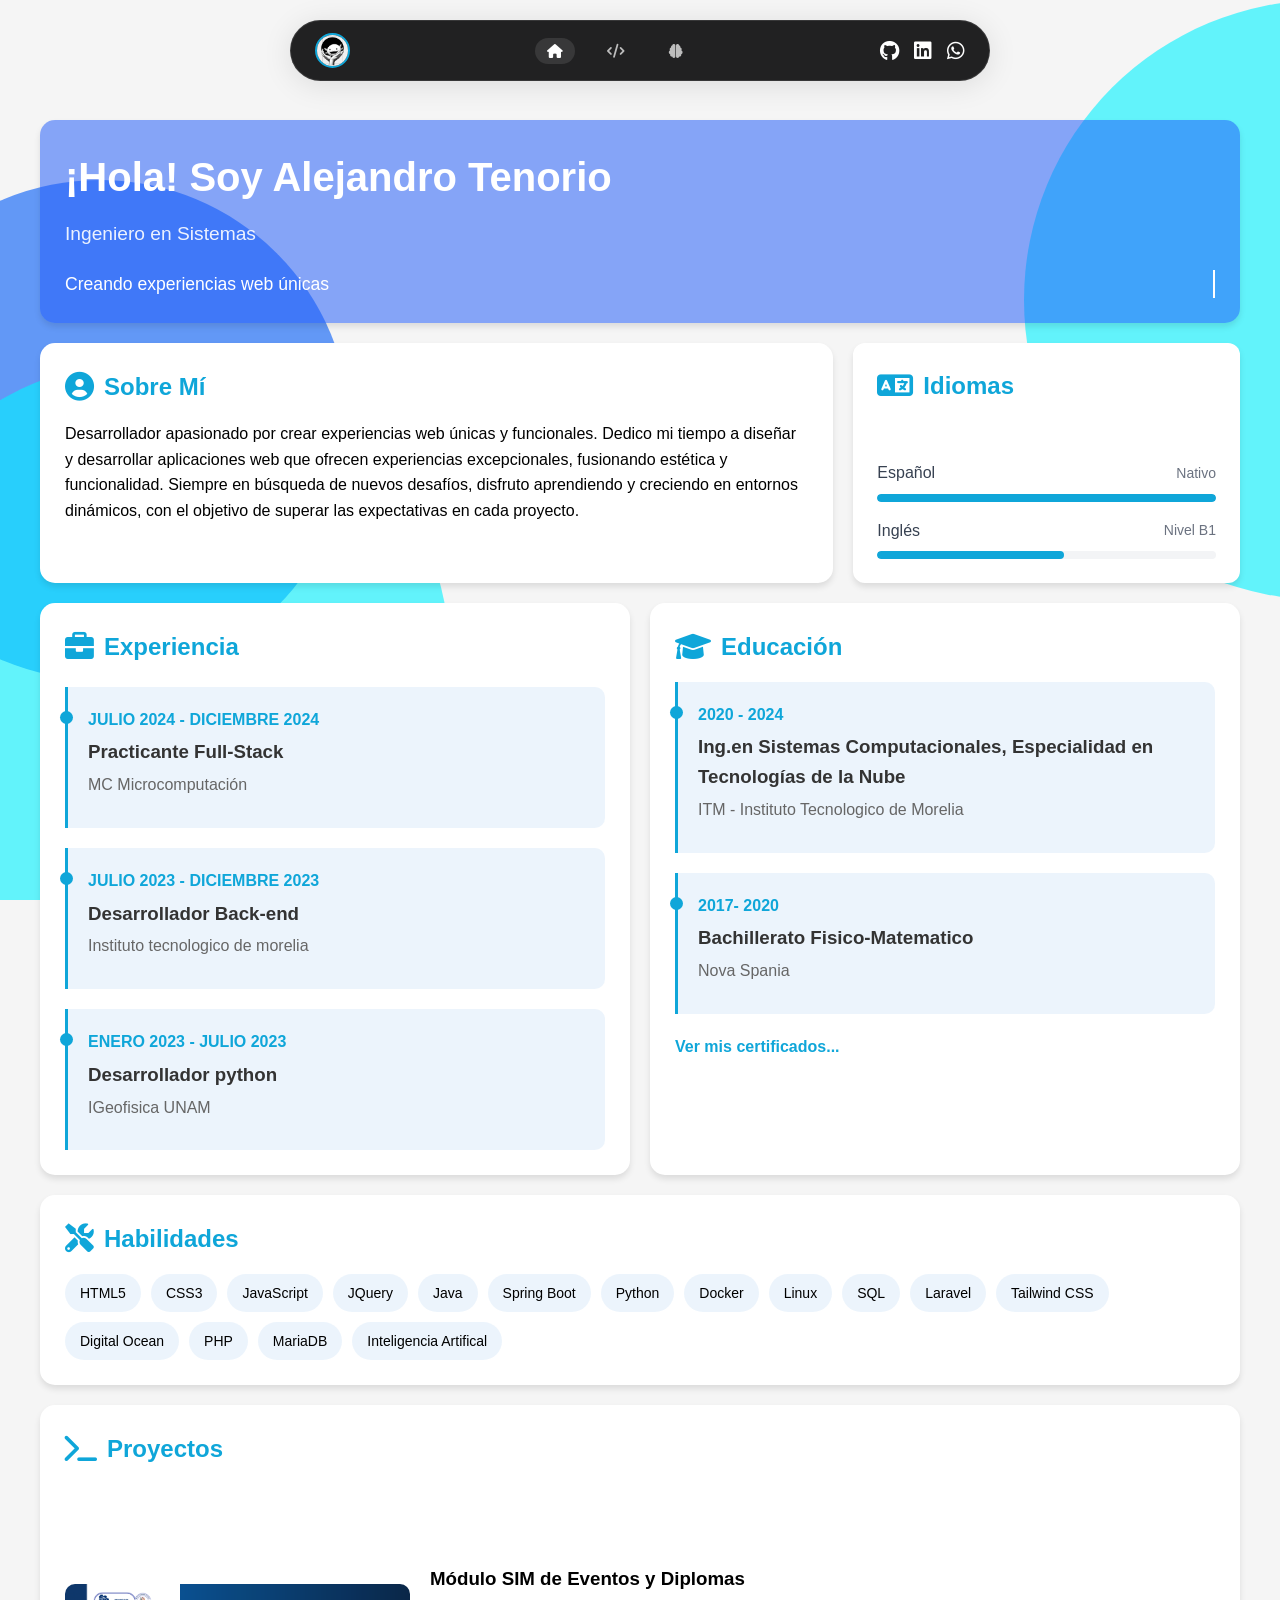
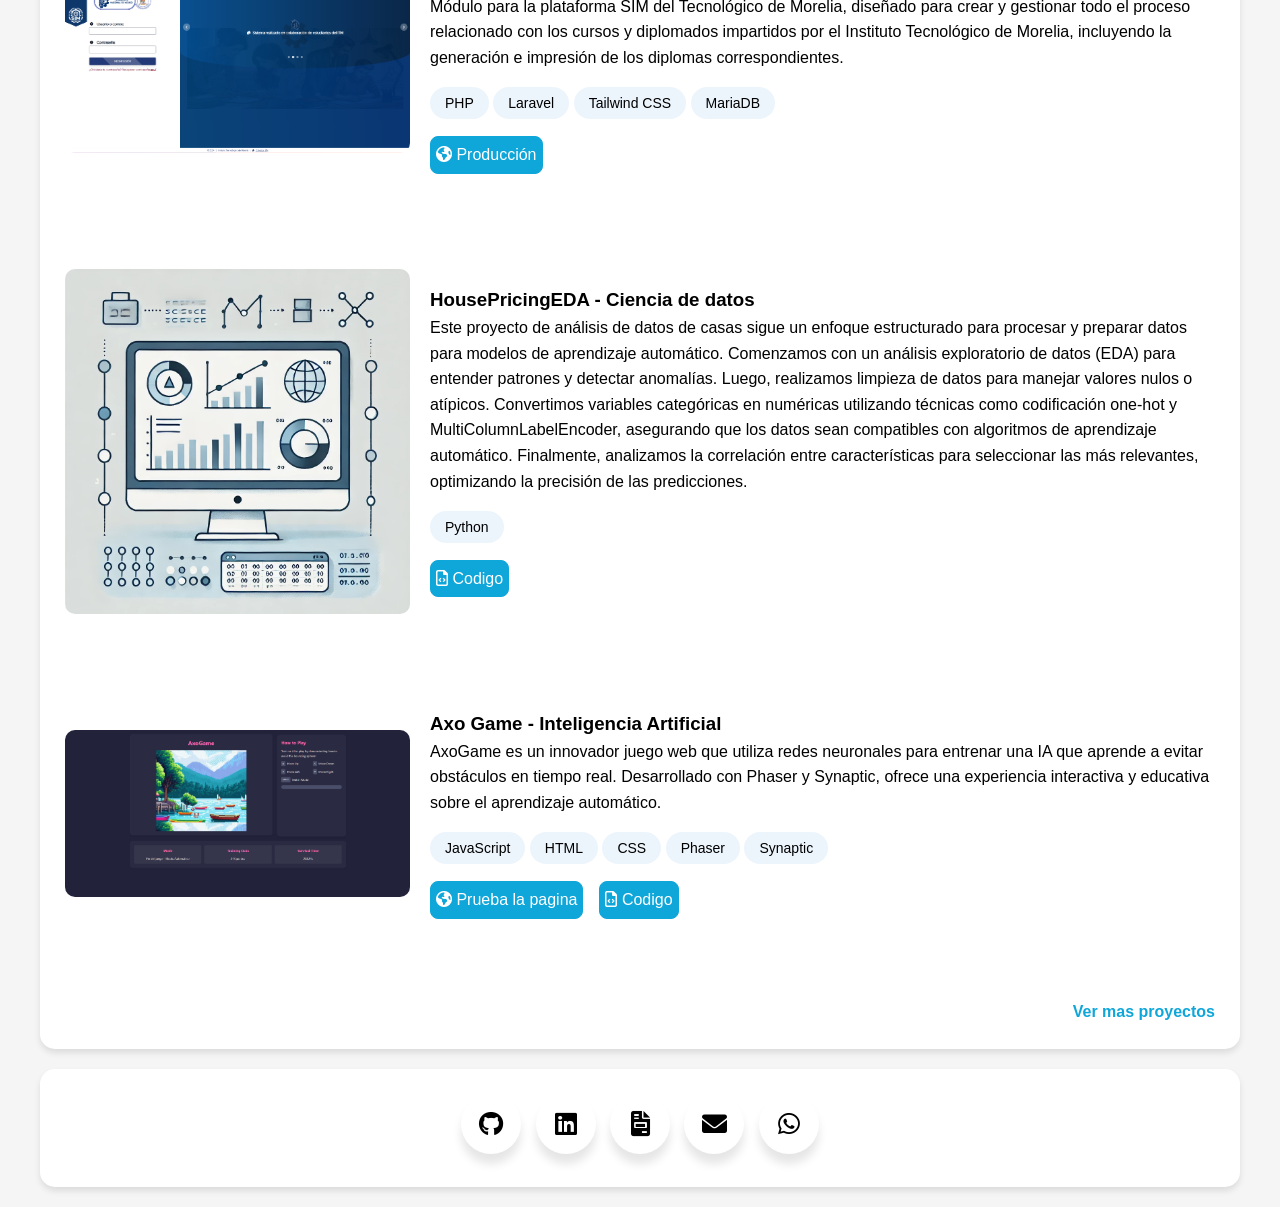
==== commit db725842: "Arreglos menores" ====
--- a/index.html
+++ b/index.html
@@ -187,7 +187,7 @@
             <div class="bento-item featured-project">
                 <h2><i class="fa-solid fa-terminal"></i>Proyectos</h2>
                 <div class="project-content">
-                    <img src="https://i.ibb.co/Rj1khKQ/SIM.png">
+                    <img src="img/proyectos/SIM.png">
                     <div class = "project-text">
                         <div>
                             <h3>Módulo SIM de Eventos y Diplomas</h3>
@@ -209,7 +209,7 @@
                     </div>
                 </div>
                 <div class="project-content">
-                    <img src="https://i.ibb.co/8XMsgPr/data-science.webp">
+                    <img src="img/proyectos/data science.png">
                     <div class = "project-text">
                         <div>
                             <h3>HousePricingEDA -  Ciencia de datos</h3>
@@ -232,7 +232,7 @@
                     </div>
                 </div>
                 <div class="project-content">
-                    <img src="https://i.ibb.co/FsC0W5F/Axogame.png">
+                    <img src="img/proyectos/Axogame.png">
                     <div class = "project-text">
                         <div>
                             <h3>Axo Game - Inteligencia Artificial</h3>
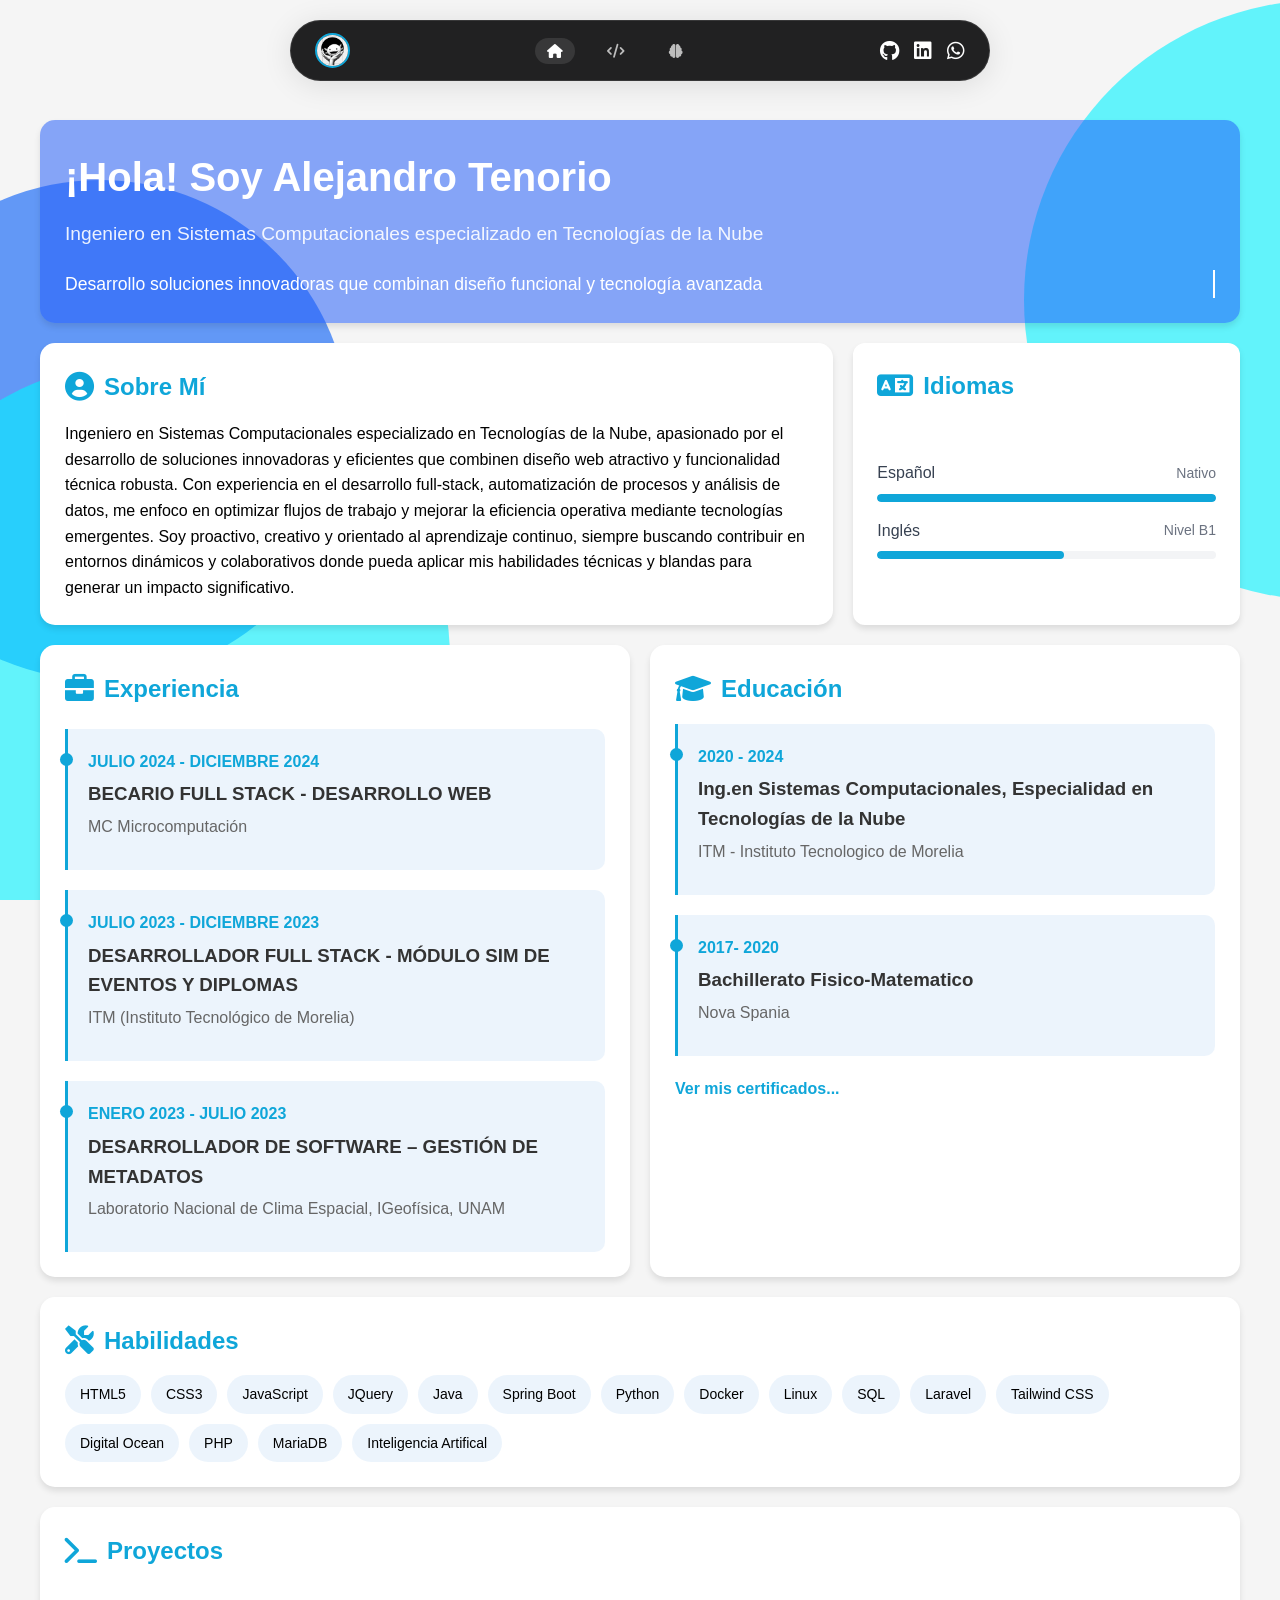
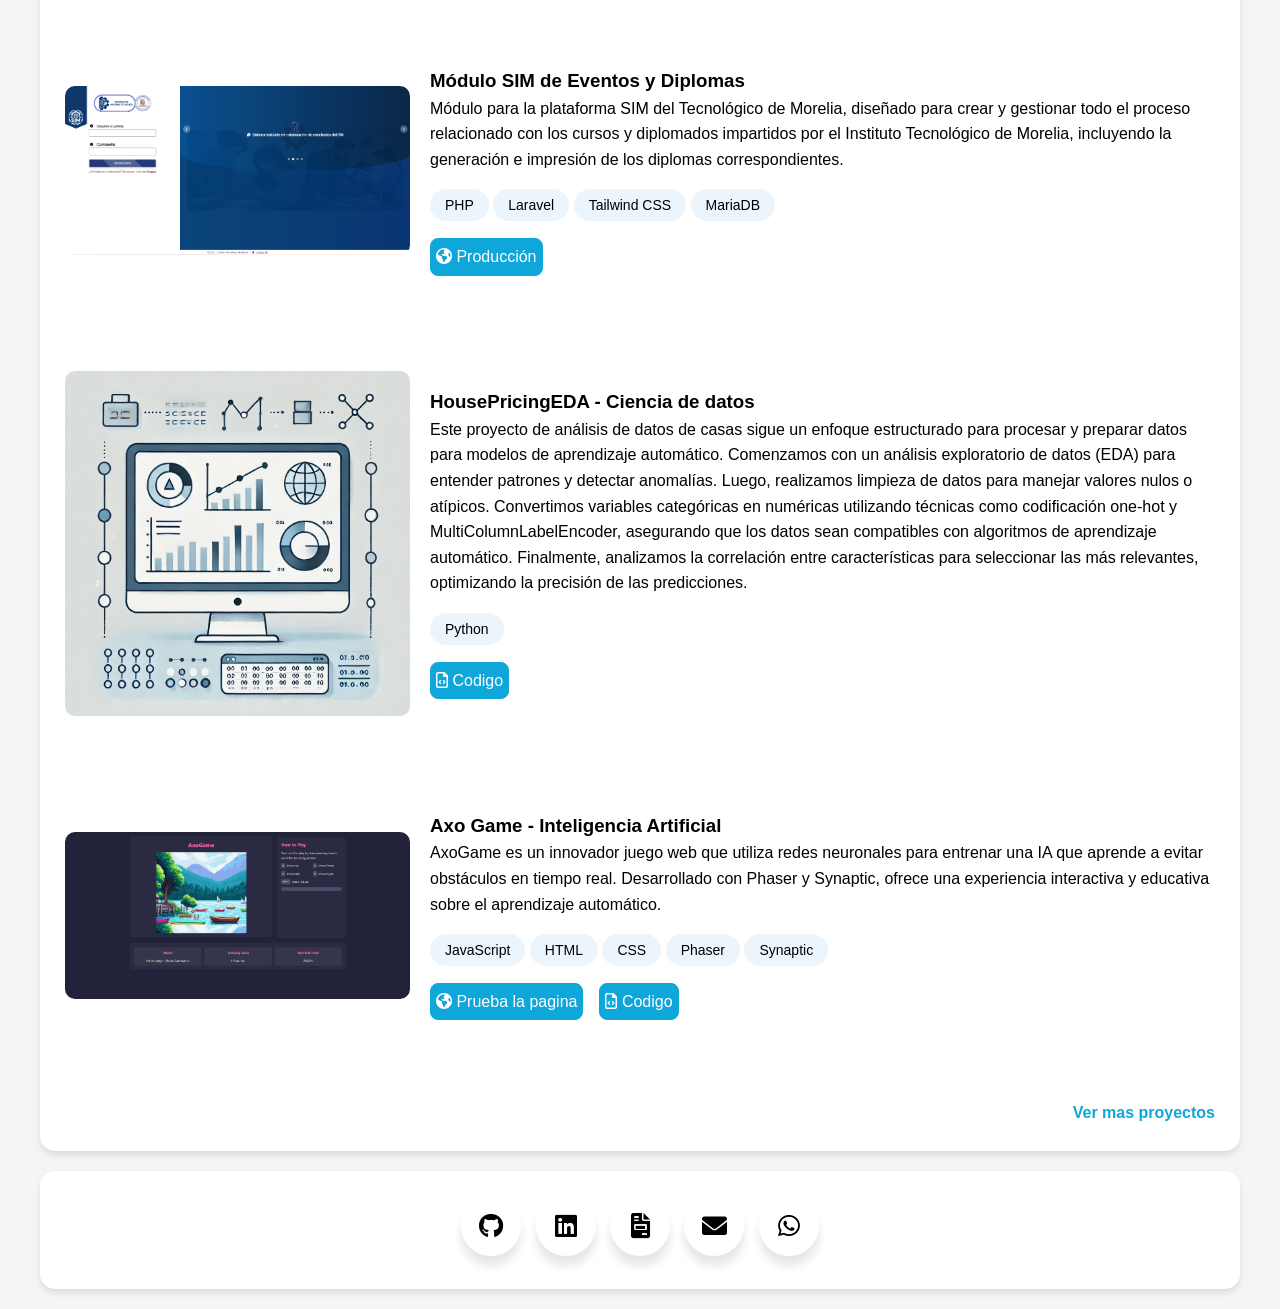
==== commit 807c9411: "Cambios en redaccion y actualizacion cv" ====
--- a/index.html
+++ b/index.html
@@ -59,8 +59,8 @@
             <!-- Sección de Bienvenida -->
             <div class="bento-item welcome">
                 <h1>¡Hola! Soy Alejandro Tenorio</h1>
-                <p class="subtitle">Ingeniero en Sistemas</p>
-                <div class="typing-text">Creando experiencias web únicas</div>
+                <p class="subtitle">Ingeniero en Sistemas Computacionales especializado en Tecnologías de la Nube</p>
+                <div class="typing-text">Desarrollo soluciones innovadoras que combinan diseño funcional y tecnología avanzada</div>
             </div>
 
             <!-- Foto Personal -->
@@ -73,10 +73,11 @@
                <!-- Sección Sobre Mí -->
                <div class="bento-item about">
                 <h2><i class="fas fa-user-circle"></i> Sobre Mí</h2>
-                <p style="text-align: left;">Desarrollador apasionado por crear experiencias web únicas y funcionales. 
-                   Dedico mi tiempo a diseñar y desarrollar aplicaciones web que ofrecen experiencias excepcionales, 
-                   fusionando estética y funcionalidad. Siempre en búsqueda de nuevos desafíos, disfruto aprendiendo y creciendo en entornos dinámicos, 
-                   con el objetivo de superar las expectativas en cada proyecto.</p>
+                <p style="text-align: left;">Ingeniero en Sistemas Computacionales especializado en Tecnologías de la Nube, 
+                    apasionado por el desarrollo de soluciones innovadoras y eficientes que combinen diseño web atractivo y funcionalidad técnica robusta. 
+                    Con experiencia en el desarrollo full-stack, automatización de procesos y análisis de datos, me enfoco en optimizar flujos de trabajo y 
+                    mejorar la eficiencia operativa mediante tecnologías emergentes. Soy proactivo, creativo y orientado al aprendizaje continuo, siempre 
+                    buscando contribuir en entornos dinámicos y colaborativos donde pueda aplicar mis habilidades técnicas y blandas para generar un impacto significativo.</p>
             </div>
 
             
@@ -124,18 +125,20 @@
                 <div class="timeline">
                     <div class="timeline-item">
                         <div class="year">JULIO 2024 - DICIEMBRE 2024</div>
-                        <h3>Practicante Full-Stack</h3>
+                        <h3>BECARIO FULL STACK - DESARROLLO WEB</h3>
                         <p>MC Microcomputación</p>
                     </div>
                     <div class="timeline-item">
                         <div class="year">JULIO 2023 - DICIEMBRE 2023</div>
-                        <h3>Desarrollador Back-end</h3>
-                        <p>Instituto tecnologico de morelia</p>
+                        <h3> DESARROLLADOR FULL STACK -
+                            MÓDULO SIM DE EVENTOS Y DIPLOMAS</h3>
+                        <p> ITM (Instituto Tecnológico de Morelia)</p>
                     </div>
                     <div class="timeline-item">
                         <div class="year">ENERO 2023 - JULIO 2023</div>
-                        <h3>Desarrollador python</h3>
-                        <p>IGeofisica UNAM</p>
+                        <h3> DESARROLLADOR DE SOFTWARE – GESTIÓN DE
+                            METADATOS</h3>
+                        <p>Laboratorio Nacional de Clima Espacial, IGeofísica, UNAM</p>
                     </div>
                 </div>
             </div>
@@ -283,19 +286,21 @@
                         <span>Linkedin</span>
                      </a>
 
-                     <a href="https://www.linkedin.com/in/josealejandrotenoriochavez" class="button">
+                     <a href="Documentos/CV - JOSÉ ALEJANDRO TENORIO CHÁVEZ.pdf" download="CV JOSE ALEJANDRO TENORIO.pdf" class="button">
                         <div class="icon">
                             <i class="fa-solid fa-file-invoice"></i>
                         </div>
                         <span>CV</span>
-                     </a>
-
-                     <a href="#" class="button"  onclick="copyToClipboard('AlejandroTenorioChavez@outlook.com')">
+                    </a>
+                    
+
+                    <a href="javascript:void(0);" class="button" onclick="copyToClipboard('AlejandroTenorioChavez@outlook.com')">
                         <div class="icon">
                             <i class="fa-solid fa-envelope"></i>
                         </div>
                         <span>Correo</span>
-                     </a>
+                    </a>
+                    
 
                      <a href="https://wa.me/qr/LEA4Y6WNI3TXH1" class="button">
                         <div class="icon">
@@ -481,7 +486,7 @@
                     </div>
                 </div>
 
-                <!-- Certificado 5 -->
+                <!-- Certificado 6 -->
                 <div class="certificate-section-certificate-card" data-certificate="cert6">
                     <div class="certificate-section-certificate-image">
                         <img src="/img/certificates/PREPARE DATA FOR EXPLORATION-1.png" alt="Certificado 6">
@@ -490,6 +495,18 @@
                         <h3 class="certificate-section-certificate-title">Prepare data for exploration</h3>
                         <p class="certificate-section-certificate-issuer">Coursera</p>
                         <p class="certificate-section-certificate-date">2025</p>
+                    </div>
+                </div>
+
+                <!-- Certificado 7 -->
+                <div class="certificate-section-certificate-card" data-certificate="cert7">
+                    <div class="certificate-section-certificate-image">
+                        <img src="/img/certificates/Constancia Feria de proyectos.png" alt="Certificado 6">
+                    </div>
+                    <div class="certificate-section-certificate-content">
+                        <h3 class="certificate-section-certificate-title">Constancia Feria de Proyectos</h3>
+                        <p class="certificate-section-certificate-issuer">ITM</p>
+                        <p class="certificate-section-certificate-date">2023</p>
                     </div>
                 </div>
 
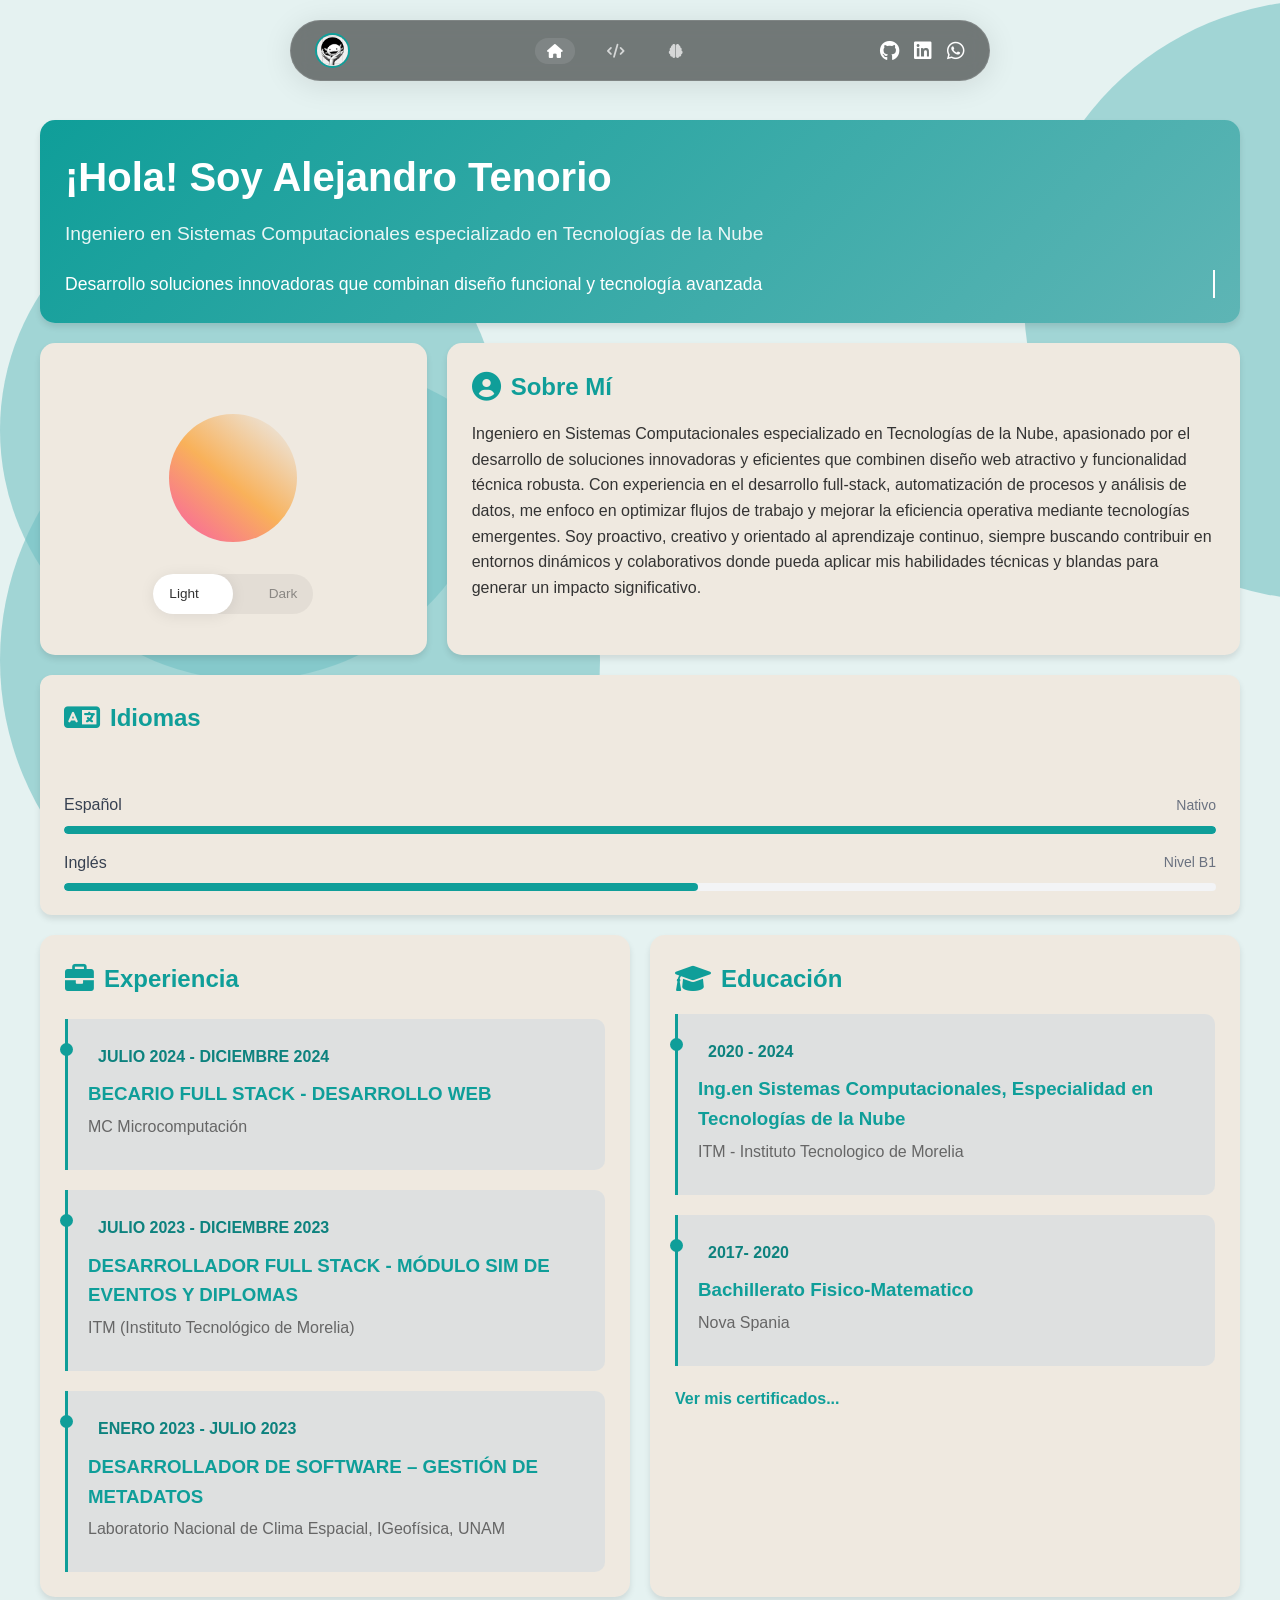
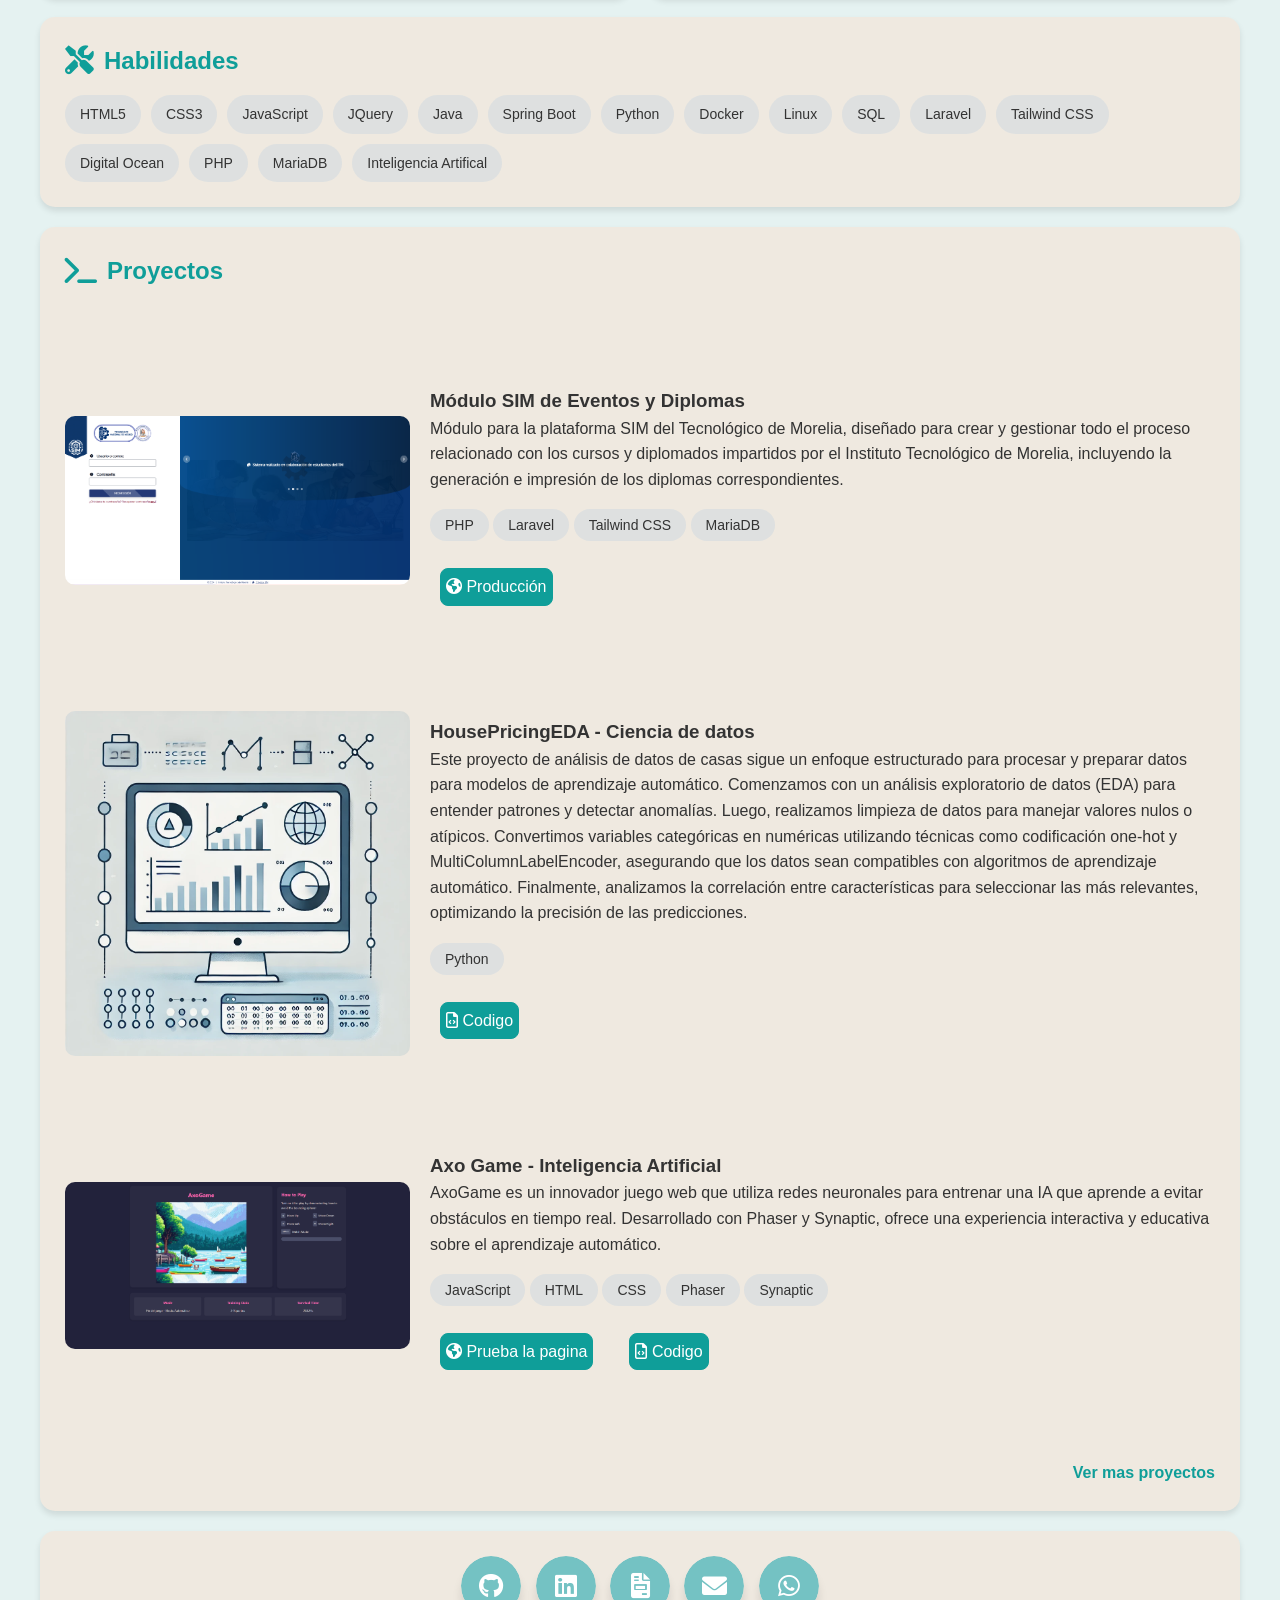
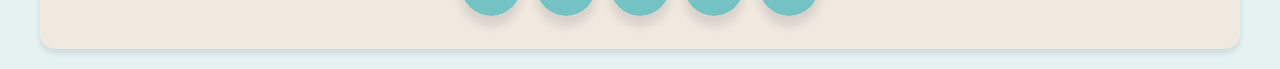
==== commit fbe85628: "Night Mode and color change" ====
--- a/index.html
+++ b/index.html
@@ -1,5 +1,6 @@
 <!DOCTYPE html>
 <html lang="es">
+
 <head>
     <meta charset="UTF-8">
     <meta name="viewport" content="width=device-width, initial-scale=1.0">
@@ -11,6 +12,7 @@
 
 
 </head>
+
 <body>
 
     <div class="animated-background">
@@ -20,517 +22,583 @@
     </div>
 
 
-    <div class="content"> 
+    <div class="content">
         <!-- Dynamic Island Navigation -->
-    <nav class="dynamic-nav">
-        <div class="nav-island">
-            <div class="nav-profile">
-                <img src="img/AxoTenorio.jpg"  class="nav-profile-img">
-            </div>
-           
-            <div class="nav-links">
-                <a id="nav-main" class="nav-link active">
-                    <i class="fas fa-home"></i>
-                   
-                </a>
-               
-                <a  class="nav-link" id="nav-project">
-                    <i class="fas fa-code"></i>
-                    
-                </a>
-
-                <a id="nav-certificate" class="nav-link">
-                   <i class="fa-solid fa-brain"></i>
-                </a>
-            </div>
-
-            <div class="nav-social">
-                <a href="https://github.com/JoseAlejandroTenorioChavez" class="social-link"><i class="fab fa-github"></i></a>
-                <a href="https://www.linkedin.com/in/josealejandrotenoriochavez" class="social-link"><i class="fab fa-linkedin"></i></a>
-                <a href="https://wa.me/qr/LEA4Y6WNI3TXH1" class="social-link"><i class="fa-brands fa-whatsapp"></i></a>
-            </div>
-        </div>
-    </nav>
-
-    <section id="main">
-        <!-- Contenido principal -->
-    <main class="main-content">
-        <div class="bento-grid">
-            <!-- Sección de Bienvenida -->
-            <div class="bento-item welcome">
-                <h1>¡Hola! Soy Alejandro Tenorio</h1>
-                <p class="subtitle">Ingeniero en Sistemas Computacionales especializado en Tecnologías de la Nube</p>
-                <div class="typing-text">Desarrollo soluciones innovadoras que combinan diseño funcional y tecnología avanzada</div>
-            </div>
-
-            <!-- Foto Personal -->
-            <div class="bento-item personal-photo">
-                <div class="photo-container">
-                    <img src="img/Hi its me.png" alt="Foto personal">
+        <nav class="dynamic-nav">
+            <div class="nav-island">
+                <div class="nav-profile">
+                    <img src="img/AxoTenorio.jpg" class="nav-profile-img">
+                </div>
+
+                <div class="nav-links">
+                    <a id="nav-main" class="nav-link active">
+                        <i class="fas fa-home"></i>
+
+                    </a>
+
+                    <a class="nav-link" id="nav-project">
+                        <i class="fas fa-code"></i>
+
+                    </a>
+
+                    <a id="nav-certificate" class="nav-link">
+                        <i class="fa-solid fa-brain"></i>
+                    </a>
+                </div>
+
+                <div class="nav-social">
+                    <a href="https://github.com/JoseAlejandroTenorioChavez" class="social-link"><i
+                            class="fab fa-github"></i></a>
+                    <a href="https://www.linkedin.com/in/josealejandrotenoriochavez" class="social-link"><i
+                            class="fab fa-linkedin"></i></a>
+                    <a href="https://wa.me/qr/LEA4Y6WNI3TXH1" class="social-link"><i
+                            class="fa-brands fa-whatsapp"></i></a>
                 </div>
             </div>
-
-               <!-- Sección Sobre Mí -->
-               <div class="bento-item about">
-                <h2><i class="fas fa-user-circle"></i> Sobre Mí</h2>
-                <p style="text-align: left;">Ingeniero en Sistemas Computacionales especializado en Tecnologías de la Nube, 
-                    apasionado por el desarrollo de soluciones innovadoras y eficientes que combinen diseño web atractivo y funcionalidad técnica robusta. 
-                    Con experiencia en el desarrollo full-stack, automatización de procesos y análisis de datos, me enfoco en optimizar flujos de trabajo y 
-                    mejorar la eficiencia operativa mediante tecnologías emergentes. Soy proactivo, creativo y orientado al aprendizaje continuo, siempre 
-                    buscando contribuir en entornos dinámicos y colaborativos donde pueda aplicar mis habilidades técnicas y blandas para generar un impacto significativo.</p>
-            </div>
-
-            
-             <!-- Sección Sobre Mí -->
-            <!-- <div class="bento-item languages">
-                <h2><i class="fa-solid fa-language"></i>Idiomas</h2>
-                <span class="language">Español nativo</span>
-                <span class="language">Inglés B1</span>
-            </div> -->
-
-
-            <div class="bento-item languages language-card">
-                <div class="card-header">
-                    <h2><i class="fa-solid fa-language"></i>Idiomas</h2>
-                </div>
-        
-                <div class="language-list">
-                    <div class="language-item">
-                        <div class="language-info">
-                            <span class="language-name">Español</span>
-                            <span class="language-level">Nativo</span>
-                        </div>
-                        <div class="progress-bar">
-                            <div class="progress-fill progress-native"></div>
-                        </div>
-                    </div>
-        
-                    <div class="language-item">
-                        <div class="language-info">
-                            <span class="language-name">Inglés</span>
-                            <span class="language-level">Nivel B1</span>
-                        </div>
-                        <div class="progress-bar">
-                            <div class="progress-fill progress-advanced"></div>
-                        </div>
-                    </div>
-    
-                </div>
-            </div>
-  
-
-            <!-- Experiencia -->
-            <div class="bento-item work-experience">
-                <h2><i class="fas fa-briefcase"></i> Experiencia</h2>
-                <div class="timeline">
-                    <div class="timeline-item">
-                        <div class="year">JULIO 2024 - DICIEMBRE 2024</div>
-                        <h3>BECARIO FULL STACK - DESARROLLO WEB</h3>
-                        <p>MC Microcomputación</p>
-                    </div>
-                    <div class="timeline-item">
-                        <div class="year">JULIO 2023 - DICIEMBRE 2023</div>
-                        <h3> DESARROLLADOR FULL STACK -
-                            MÓDULO SIM DE EVENTOS Y DIPLOMAS</h3>
-                        <p> ITM (Instituto Tecnológico de Morelia)</p>
-                    </div>
-                    <div class="timeline-item">
-                        <div class="year">ENERO 2023 - JULIO 2023</div>
-                        <h3> DESARROLLADOR DE SOFTWARE – GESTIÓN DE
-                            METADATOS</h3>
-                        <p>Laboratorio Nacional de Clima Espacial, IGeofísica, UNAM</p>
-                    </div>
-                </div>
-            </div>
-
-            <!-- Educación -->
-            <div class="bento-item education">
-                <h2><i class="fas fa-graduation-cap"></i> Educación</h2>
-                <div class="timeline-item">
-                        <div class="year">2020 - 2024</div>
-                        <h3>Ing.en Sistemas Computacionales, Especialidad en Tecnologías de la Nube</h3>
-                        <p>ITM - Instituto Tecnologico de Morelia</p>
-                </div>
-                <div class="timeline-item">
-                    <div class="year">2017- 2020</div>
-                    <h3>Bachillerato Fisico-Matematico</h3>
-                    <p>Nova Spania</p>
-                </div>
-                <div class="see-more" id="see-more-education">
-                    Ver mis certificados...
-                </div>
-            </div>
-
-            <!-- Habilidades -->
-            <div class="bento-item skills">
-                <h2><i class="fas fa-tools"></i> Habilidades</h2>
-                <div class="skills-tags">
-                    <span class="skill-tag">HTML5</span>
-                    <span class="skill-tag">CSS3</span>
-                    <span class="skill-tag">JavaScript</span>
-                    <span class="skill-tag">JQuery</span>
-                    <span class="skill-tag">Java</span>
-                    <span class="skill-tag">Spring Boot</span>
-                    <span class="skill-tag">Python</span>
-                    <span class="skill-tag">Docker</span>
-                    <span class="skill-tag">Linux</span>
-                    <span class="skill-tag">SQL</span>
-                    <span class="skill-tag">Laravel</span>
-                    <span class="skill-tag">Tailwind CSS</span>
-                    <span class="skill-tag">Digital Ocean</span>
-                    <span class="skill-tag">PHP</span>
-                    <span class="skill-tag">MariaDB</span>
-                    <span class="skill-tag">Inteligencia Artifical</span>
-                </div>
-            </div>
-
-            
-
-            <!-- Proyectos -->
-            <div class="bento-item featured-project">
-                <h2><i class="fa-solid fa-terminal"></i>Proyectos</h2>
-                <div class="project-content">
-                    <img src="img/proyectos/SIM.png">
-                    <div class = "project-text">
-                        <div>
-                            <h3>Módulo SIM de Eventos y Diplomas</h3>
-                            <p>Módulo para la plataforma SIM del Tecnológico de Morelia, diseñado para crear y gestionar todo el proceso relacionado con los cursos y 
-                                diplomados impartidos por el Instituto Tecnológico de Morelia, incluyendo la generación e impresión de los diplomas correspondientes.
-                            </p>
-                        </div>
-                        <div>
-                            <span class="skill-tag">PHP</span>
+        </nav>
+
+        <section id="main">
+            <!-- Contenido principal -->
+            <main class="main-content">
+                <div class="bento-grid">
+                    <!-- Sección de Bienvenida -->
+                    <div class="bento-item welcome">
+                        <h1>¡Hola! Soy Alejandro Tenorio</h1>
+                        <p class="subtitle">Ingeniero en Sistemas Computacionales especializado en Tecnologías de la
+                            Nube</p>
+                        <div class="typing-text">Desarrollo soluciones innovadoras que combinan diseño funcional y
+                            tecnología avanzada</div>
+                    </div>
+
+                    <!--  Mode color -->
+                    <div class="bento-item change-color">
+                        <!-- From Uiverse.io by Pradeepsaranbishnoi -->
+                        <input id="switch" type="checkbox">
+                        <div class="app">
+                            <div class="body">
+                                <div class="phone">
+                                    <div class="content">
+                                        <div class="circle">
+                                            <div class="crescent"></div>
+                                        </div>
+
+                                        <label for="switch">
+                                            <div class="toggle"></div>
+                                            <div class="names">
+                                                <p class="light">Light</p>
+                                                <p class="dark">Dark</p>
+                                            </div>
+                                        </label>
+
+
+                                    </div>
+
+                                </div>
+                            </div>
+
+                        </div>
+
+
+
+                    </div>
+
+                    <!-- Foto Personal -->
+                    <div class="bento-item personal-photo">
+                        <div class="photo-container">
+                            <img src="img/Hi its me.png" alt="Foto personal">
+                        </div>
+                    </div>
+
+                    <!-- Sección Sobre Mí -->
+                    <div class="bento-item about">
+                        <h2><i class="fas fa-user-circle"></i> Sobre Mí</h2>
+                        <p style="text-align: left;">Ingeniero en Sistemas Computacionales especializado en Tecnologías
+                            de la Nube,
+                            apasionado por el desarrollo de soluciones innovadoras y eficientes que combinen diseño web
+                            atractivo y funcionalidad técnica robusta.
+                            Con experiencia en el desarrollo full-stack, automatización de procesos y análisis de datos,
+                            me enfoco en optimizar flujos de trabajo y
+                            mejorar la eficiencia operativa mediante tecnologías emergentes. Soy proactivo, creativo y
+                            orientado al aprendizaje continuo, siempre
+                            buscando contribuir en entornos dinámicos y colaborativos donde pueda aplicar mis
+                            habilidades técnicas y blandas para generar un impacto significativo.</p>
+                    </div>
+
+
+                    <div class="bento-item languages language-card">
+                        <div class="card-header">
+                            <h2><i class="fa-solid fa-language"></i>Idiomas</h2>
+                        </div>
+
+                        <div class="language-list">
+                            <div class="language-item">
+                                <div class="language-info">
+                                    <span class="language-name">Español</span>
+                                    <span class="language-level">Nativo</span>
+                                </div>
+                                <div class="progress-bar">
+                                    <div class="progress-fill progress-native"></div>
+                                </div>
+                            </div>
+
+                            <div class="language-item">
+                                <div class="language-info">
+                                    <span class="language-name">Inglés</span>
+                                    <span class="language-level">Nivel B1</span>
+                                </div>
+                                <div class="progress-bar">
+                                    <div class="progress-fill progress-advanced"></div>
+                                </div>
+                            </div>
+
+                        </div>
+                    </div>
+
+
+                    <!-- Experiencia -->
+                    <div class="bento-item work-experience">
+                        <h2><i class="fas fa-briefcase"></i> Experiencia</h2>
+                        <div class="timeline">
+                            <div class="timeline-item">
+                                <div class="year">JULIO 2024 - DICIEMBRE 2024</div>
+                                <h3>BECARIO FULL STACK - DESARROLLO WEB</h3>
+                                <p>MC Microcomputación</p>
+                            </div>
+                            <div class="timeline-item">
+                                <div class="year">JULIO 2023 - DICIEMBRE 2023</div>
+                                <h3> DESARROLLADOR FULL STACK -
+                                    MÓDULO SIM DE EVENTOS Y DIPLOMAS</h3>
+                                <p> ITM (Instituto Tecnológico de Morelia)</p>
+                            </div>
+                            <div class="timeline-item">
+                                <div class="year">ENERO 2023 - JULIO 2023</div>
+                                <h3> DESARROLLADOR DE SOFTWARE – GESTIÓN DE
+                                    METADATOS</h3>
+                                <p>Laboratorio Nacional de Clima Espacial, IGeofísica, UNAM</p>
+                            </div>
+                        </div>
+                    </div>
+
+                    <!-- Educación -->
+                    <div class="bento-item education">
+                        <h2><i class="fas fa-graduation-cap"></i> Educación</h2>
+                        <div class="timeline-item">
+                            <div class="year">2020 - 2024</div>
+                            <h3>Ing.en Sistemas Computacionales, Especialidad en Tecnologías de la Nube</h3>
+                            <p>ITM - Instituto Tecnologico de Morelia</p>
+                        </div>
+                        <div class="timeline-item">
+                            <div class="year">2017- 2020</div>
+                            <h3>Bachillerato Fisico-Matematico</h3>
+                            <p>Nova Spania</p>
+                        </div>
+                        <div class="see-more" id="see-more-education">
+                            Ver mis certificados...
+                        </div>
+                    </div>
+
+                    <!-- Habilidades -->
+                    <div class="bento-item skills">
+                        <h2><i class="fas fa-tools"></i> Habilidades</h2>
+                        <div class="skills-tags">
+                            <span class="skill-tag">HTML5</span>
+                            <span class="skill-tag">CSS3</span>
+                            <span class="skill-tag">JavaScript</span>
+                            <span class="skill-tag">JQuery</span>
+                            <span class="skill-tag">Java</span>
+                            <span class="skill-tag">Spring Boot</span>
+                            <span class="skill-tag">Python</span>
+                            <span class="skill-tag">Docker</span>
+                            <span class="skill-tag">Linux</span>
+                            <span class="skill-tag">SQL</span>
                             <span class="skill-tag">Laravel</span>
                             <span class="skill-tag">Tailwind CSS</span>
+                            <span class="skill-tag">Digital Ocean</span>
+                            <span class="skill-tag">PHP</span>
                             <span class="skill-tag">MariaDB</span>
-                        </div>
-                        <div>
-                            <a href="https://sim.morelia.tecnm.mx/login" class="btn-projects">
-                                <span><i class="fa-solid fa-earth-americas"></i> Producción</span>
-                              </a>
-                        </div>
-                    </div>
-                </div>
-                <div class="project-content">
-                    <img src="img/proyectos/data science.png">
-                    <div class = "project-text">
-                        <div>
-                            <h3>HousePricingEDA -  Ciencia de datos</h3>
-                            <p>Este proyecto de análisis de datos de casas sigue un enfoque estructurado para procesar y preparar datos para modelos de 
-                                aprendizaje automático. Comenzamos con un análisis exploratorio de datos (EDA) para entender patrones y detectar anomalías. 
-                                Luego, realizamos limpieza de datos para manejar valores nulos o atípicos. Convertimos variables categóricas en numéricas utilizando 
-                                técnicas como codificación one-hot y MultiColumnLabelEncoder, asegurando que los datos sean compatibles con algoritmos de aprendizaje 
-                                automático. Finalmente, analizamos la correlación entre características para seleccionar las más relevantes, optimizando la precisión de las 
-                                predicciones.
-                            </p>
-                        </div>
-                        <div>
-                            <span class="skill-tag">Python</span>
-                        </div>
-                        <div>
-                            <a href="https://github.com/JoseAlejandroTenorioChavez/HousePricingEDA-AlejandroTenorio/tree/main" class="btn-projects">
-                                <span><i class="fa-regular fa-file-code"></i> Codigo</span>
-                              </a>
-                        </div>
-                    </div>
-                </div>
-                <div class="project-content">
-                    <img src="img/proyectos/Axogame.png">
-                    <div class = "project-text">
-                        <div>
-                            <h3>Axo Game - Inteligencia Artificial</h3>
-                            <p>AxoGame es un innovador juego web que utiliza redes neuronales para entrenar una IA que aprende a evitar obstáculos en tiempo real. 
-                                Desarrollado con Phaser y Synaptic, ofrece una experiencia interactiva y educativa sobre el aprendizaje automático.
-                            </p>
-                        </div>
-                        <div>
-                            <span class="skill-tag">JavaScript</span>
-                            <span class="skill-tag">HTML</span>
-                            <span class="skill-tag">CSS</span>
-                            <span class="skill-tag">Phaser</span>
-                            <span class="skill-tag">Synaptic</span>
-                        </div>
-                        <div class = "Buttons-div">
-                            <a href="https://josealejandrotenoriochavez.github.io/IA---AxoGame/" class="btn-projects">
-                                <span><i class="fa-solid fa-earth-americas"></i> Prueba la pagina</span>
-                              </a>
-
-                              <a href="https://github.com/JoseAlejandroTenorioChavez/IA---AxoGame" class="btn-projects">
-                                <span><i class="fa-regular fa-file-code"></i> Codigo</span>
-                              </a>
-                        </div>
-                   
-                    </div>
-                </div>
-                <div class="see-more" id="see-more-project">
-                    Ver mas proyectos
-                </div>
-            </div>
-
-            <!-- Contacto -->
-            <div class="bento-item contact">
-
-                <div class="wrapper">
-                
-                    <a href="https://github.com/JoseAlejandroTenorioChavez" class="button">
-                       <div class="icon">
-                          <i class="fab fa-github"></i>
-                       </div>
-                       <span>Github</span>
-                    </a>
-
-                    <a href="https://www.linkedin.com/in/josealejandrotenoriochavez" class="button">
-                        <div class="icon">
-                            <i class="fa-brands fa-linkedin"></i>
-                        </div>
-                        <span>Linkedin</span>
-                     </a>
-
-                     <a href="Documentos/CV - JOSÉ ALEJANDRO TENORIO CHÁVEZ.pdf" download="CV JOSE ALEJANDRO TENORIO.pdf" class="button">
-                        <div class="icon">
-                            <i class="fa-solid fa-file-invoice"></i>
-                        </div>
-                        <span>CV</span>
-                    </a>
-                    
-
-                    <a href="javascript:void(0);" class="button" onclick="copyToClipboard('AlejandroTenorioChavez@outlook.com')">
-                        <div class="icon">
-                            <i class="fa-solid fa-envelope"></i>
-                        </div>
-                        <span>Correo</span>
-                    </a>
-                    
-
-                     <a href="https://wa.me/qr/LEA4Y6WNI3TXH1" class="button">
-                        <div class="icon">
-                            <i class="fa-brands fa-whatsapp"></i>
-                        </div>
-                        <span>Whatsapp</span>
-                     </a>
-                    
-                 </div>
-
-                <!-- <div class="contact-links">
+                            <span class="skill-tag">Inteligencia Artifical</span>
+                        </div>
+                    </div>
+
+
+
+                    <!-- Proyectos -->
+                    <div class="bento-item featured-project">
+                        <h2><i class="fa-solid fa-terminal"></i>Proyectos</h2>
+                        <div class="project-content">
+                            <img src="img/proyectos/SIM.png">
+                            <div class="project-text">
+                                <div>
+                                    <h3>Módulo SIM de Eventos y Diplomas</h3>
+                                    <p>Módulo para la plataforma SIM del Tecnológico de Morelia, diseñado para crear y
+                                        gestionar todo el proceso relacionado con los cursos y
+                                        diplomados impartidos por el Instituto Tecnológico de Morelia, incluyendo la
+                                        generación e impresión de los diplomas correspondientes.
+                                    </p>
+                                </div>
+                                <div>
+                                    <span class="skill-tag">PHP</span>
+                                    <span class="skill-tag">Laravel</span>
+                                    <span class="skill-tag">Tailwind CSS</span>
+                                    <span class="skill-tag">MariaDB</span>
+                                </div>
+                                <div>
+                                    <a href="https://sim.morelia.tecnm.mx/login" class="btn-projects">
+                                        <span><i class="fa-solid fa-earth-americas"></i> Producción</span>
+                                    </a>
+                                </div>
+                            </div>
+                        </div>
+                        <div class="project-content">
+                            <img src="img/proyectos/data science.png">
+                            <div class="project-text">
+                                <div>
+                                    <h3>HousePricingEDA - Ciencia de datos</h3>
+                                    <p>Este proyecto de análisis de datos de casas sigue un enfoque estructurado para
+                                        procesar y preparar datos para modelos de
+                                        aprendizaje automático. Comenzamos con un análisis exploratorio de datos (EDA)
+                                        para entender patrones y detectar anomalías.
+                                        Luego, realizamos limpieza de datos para manejar valores nulos o atípicos.
+                                        Convertimos variables categóricas en numéricas utilizando
+                                        técnicas como codificación one-hot y MultiColumnLabelEncoder, asegurando que los
+                                        datos sean compatibles con algoritmos de aprendizaje
+                                        automático. Finalmente, analizamos la correlación entre características para
+                                        seleccionar las más relevantes, optimizando la precisión de las
+                                        predicciones.
+                                    </p>
+                                </div>
+                                <div>
+                                    <span class="skill-tag">Python</span>
+                                </div>
+                                <div>
+                                    <a href="https://github.com/JoseAlejandroTenorioChavez/HousePricingEDA-AlejandroTenorio/tree/main"
+                                        class="btn-projects">
+                                        <span><i class="fa-regular fa-file-code"></i> Codigo</span>
+                                    </a>
+                                </div>
+                            </div>
+                        </div>
+                        <div class="project-content">
+                            <img src="img/proyectos/Axogame.png">
+                            <div class="project-text">
+                                <div>
+                                    <h3>Axo Game - Inteligencia Artificial</h3>
+                                    <p>AxoGame es un innovador juego web que utiliza redes neuronales para entrenar una
+                                        IA que aprende a evitar obstáculos en tiempo real.
+                                        Desarrollado con Phaser y Synaptic, ofrece una experiencia interactiva y
+                                        educativa sobre el aprendizaje automático.
+                                    </p>
+                                </div>
+                                <div>
+                                    <span class="skill-tag">JavaScript</span>
+                                    <span class="skill-tag">HTML</span>
+                                    <span class="skill-tag">CSS</span>
+                                    <span class="skill-tag">Phaser</span>
+                                    <span class="skill-tag">Synaptic</span>
+                                </div>
+                                <div class="Buttons-div">
+                                    <a href="https://josealejandrotenoriochavez.github.io/IA---AxoGame/"
+                                        class="btn-projects">
+                                        <span><i class="fa-solid fa-earth-americas"></i> Prueba la pagina</span>
+                                    </a>
+
+                                    <a href="https://github.com/JoseAlejandroTenorioChavez/IA---AxoGame"
+                                        class="btn-projects">
+                                        <span><i class="fa-regular fa-file-code"></i> Codigo</span>
+                                    </a>
+                                </div>
+
+                            </div>
+                        </div>
+                        <div class="see-more" id="see-more-project">
+                            Ver mas proyectos
+                        </div>
+                    </div>
+
+                    <!-- Contacto -->
+                    <div class="bento-item contact">
+
+                        <div class="wrapper">
+
+                            <a href="https://github.com/JoseAlejandroTenorioChavez" class="button">
+                                <div class="icon">
+                                    <i class="fab fa-github"></i>
+                                </div>
+                                <span>Github</span>
+                            </a>
+
+                            <a href="https://www.linkedin.com/in/josealejandrotenoriochavez" class="button">
+                                <div class="icon">
+                                    <i class="fa-brands fa-linkedin"></i>
+                                </div>
+                                <span>Linkedin</span>
+                            </a>
+
+                            <a href="Documentos/CV- ALEJANDRO TENORIO C.pdf" download="CV JOSE ALEJANDRO TENORIO.pdf"
+                                class="button">
+                                <div class="icon">
+                                    <i class="fa-solid fa-file-invoice"></i>
+                                </div>
+                                <span>CV</span>
+                            </a>
+
+
+                            <a href="javascript:void(0);" class="button"
+                                onclick="copyToClipboard('AlejandroTenorioChavez@outlook.com')">
+                                <div class="icon">
+                                    <i class="fa-solid fa-envelope"></i>
+                                </div>
+                                <span>Correo</span>
+                            </a>
+
+
+                            <a href="https://wa.me/qr/LEA4Y6WNI3TXH1" class="button">
+                                <div class="icon">
+                                    <i class="fa-brands fa-whatsapp"></i>
+                                </div>
+                                <span>Whatsapp</span>
+                            </a>
+
+                        </div>
+
+                        <!-- <div class="contact-links">
                     <a href="https://github.com/JoseAlejandroTenorioChavez" class="contact-link">GitHub</a>
                     <a href="https://www.linkedin.com/in/josealejandrotenoriochavez" class="contact-link">LinkedIn</a>
                     <a href="#" class="contact-link" onclick="copyToClipboard('AlejandroTenorioChavez@outlook.com')">Email</a>
                 </div> -->
-            </div>
-        </div>
-    </section>
-
-
-    <section id="project-section">
-        <div class="section-projects-container">
-            <div class="section-projects-grid">
-                <!-- Proyecto 1 -->
-                <article class="section-projects-card">
-                    <div class="section-projects-image">
-                        <img src="/img/proyectos/SIM.png" alt="Proyecto 1">
-                    </div>
-                    <div class="section-projects-content">
-                        <div class="section-projects-tags">
-                            <span class="section-projects-tag">PHP</span>
-                            <span class="section-projects-tag">Laravel</span>
-                            <span class="section-projects-tag">Tailwind CSS</span>
-                            <span class="section-projects-tag">MariaDB</span>
-                        </div>
-                        <h3 class="section-projects-title">Módulo SIM de Eventos y Diplomas</h3>
-                        <p class="section-projects-description">
-                            Módulo para la plataforma SIM del Tecnológico de Morelia, diseñado para crear y gestionar todo el proceso relacionado 
-                            con los cursos y diplomados impartidos por el Instituto Tecnológico de Morelia, incluyendo la generación e impresión de 
-                            los diplomas correspondientes.
-                        </p>
-                        <div class="section-projects-links">
-                            <a href="https://sim.morelia.tecnm.mx/login" class="section-projects-link">Producción →</a>
-                        </div>
-                    </div>
-                </article>
-    
-                <!-- Proyecto 2 -->
-                <article class="section-projects-card">
-                    <div class="section-projects-image">
-                        <img src="/img/proyectos/data science.png" alt="Proyecto 2">
-                    </div>
-                    <div class="section-projects-content">
-                        <div class="section-projects-tags">
-                            <span class="section-projects-tag">Python</span>
-                        </div>
-                        <h3 class="section-projects-title">HousePricingEDA</h3>
-                        <p class="section-projects-description">
-                            Este proyecto de análisis de datos de casas emplea un enfoque estructurado para procesar y preparar datos para aprendizaje automático. Comienza con un análisis exploratorio (EDA) para identificar patrones y anomalías, seguido de limpieza de datos para manejar valores nulos y atípicos. Convierte variables categóricas en numéricas mediante técnicas como codificación one-hot y MultiColumnLabelEncoder. Finalmente, analiza las correlaciones entre características para seleccionar las más relevantes, optimizando la precisión de las predicciones.
-                        </p>
-                        <div class="section-projects-links">
-                            <a href="https://github.com/JoseAlejandroTenorioChavez/HousePricingEDA-AlejandroTenorio/tree/main" class="section-projects-link">Codigo →</a>
-                        </div>
-                    </div>
-                </article>
-    
-                <!-- Proyecto 3 -->
-                <article class="section-projects-card">
-                    <div class="section-projects-image">
-                        <img src="/img/proyectos/Axogame.png" alt="Proyecto 3">
-                    </div>
-                    <div class="section-projects-content">
-                        <div class="section-projects-tags">
-                            <span class="section-projects-tag">JavaScript</span>
-                            <span class="section-projects-tag">HTML</span>
-                            <span class="section-projects-tag">CSS</span>
-                            <span class="section-projects-tag">Phaser</span>
-                            <span class="section-projects-tag">Synaptic</span>
-                        </div>
-                        <h3 class="section-projects-title">Axo Game</h3>
-                        <p class="section-projects-description">
-                            AxoGame es un innovador juego web que utiliza redes neuronales para entrenar una IA que aprende a 
-                            evitar obstáculos en tiempo real. Desarrollado con Phaser y Synaptic, ofrece una experiencia 
-                            interactiva y educativa sobre el aprendizaje automático.
-                        </p>
-                        <div class="section-projects-links">
-                            <a href="https://josealejandrotenoriochavez.github.io/IA---AxoGame/" class="section-projects-link">Demo →</a>
-                            <a href="https://github.com/JoseAlejandroTenorioChavez/IA---AxoGame" class="section-projects-link">GitHub →</a>
-                        </div>
-                    </div>
-                </article>
-
-
-                <!-- Proyecto 4 -->
-                <article class="section-projects-card">
-                    <div class="section-projects-image">
-                        <img src="/img/proyectos/finance-tracker-js.png" alt="Proyecto 4">
-                    </div>
-                    <div class="section-projects-content">
-                        <div class="section-projects-tags">
-                            <span class="section-projects-tag">JavaScript</span>
-                            <span class="section-projects-tag">HTML</span>
-                            <span class="section-projects-tag">CSS</span>
-                        </div>
-                        <h3 class="section-projects-title">Finance Tracker JS</h3>
-                        <p class="section-projects-description">
-                            Un aplicación web minimalista y responsiva para seguimiento financiero personal, 
-                            construida con HTML, CSS y JavaScript vanilla.
-                        </p>
-                        <div class="section-projects-links">
-                            <a href="https://finance-trackerjs.netlify.app/" class="section-projects-link">Demo →</a>
-                            <a href="https://github.com/JoseAlejandroTenorioChavez/SeguimientoFinanciero" class="section-projects-link">GitHub →</a>
-                        </div>
-                    </div>
-                </article>
-            </div>
-        </div>
-
-    </section>
-
-    <section id="section-certificate">
-        <div class="certificate-section-certificates-container">
-            <div class="certificate-section-certificates-grid">
-                <!-- Certificado 1 -->
-                <div class="certificate-section-certificate-card" data-certificate="cert1">
-                    <div class="certificate-section-certificate-image">
-                        <img src="/img/certificates/AI Essencials.png" alt="Certificado 1">
-                    </div>
-                    <div class="certificate-section-certificate-content">
-                        <h3 class="certificate-section-certificate-title">AI Essencials</h3>
-                        <p class="certificate-section-certificate-issuer">Coursera</p>
-                        <p class="certificate-section-certificate-date">2024</p>
                     </div>
                 </div>
-    
-                <!-- Certificado 2 -->
-                <div class="certificate-section-certificate-card" data-certificate="cert2">
-                    <div class="certificate-section-certificate-image">
-                        <img src="/img/certificates/Data Data Everywhere.png" alt="Certificado 2">
-                    </div>
-                    <div class="certificate-section-certificate-content">
-                        <h3 class="certificate-section-certificate-title">Data Data Everywhere</h3>
-                        <p class="certificate-section-certificate-issuer">Coursera</p>
-                        <p class="certificate-section-certificate-date">2024</p>
-                    </div>
-                </div>
-    
-                <!-- Certificado 3 -->
-                <div class="certificate-section-certificate-card" data-certificate="cert3">
-                    <div class="certificate-section-certificate-image">
-                        <img src="/img/certificates/Ask Questions.png" alt="Certificado 3">
-                    </div>
-                    <div class="certificate-section-certificate-content">
-                        <h3 class="certificate-section-certificate-title">Ask Questions to Make Data-Driven Decisions</h3>
-                        <p class="certificate-section-certificate-issuer">Coursera</p>
-                        <p class="certificate-section-certificate-date">2024</p>
-                    </div>
-                </div>
-
-
-                <!-- Certificado 4 -->
-                <div class="certificate-section-certificate-card" data-certificate="cert4">
-                    <div class="certificate-section-certificate-image">
-                        <img src="/img/certificates/Transformacion digital.png" alt="Certificado 4">
-                    </div>
-                    <div class="certificate-section-certificate-content">
-                        <h3 class="certificate-section-certificate-title">Transformación digital</h3>
-                        <p class="certificate-section-certificate-issuer">Satander Open Academy</p>
-                        <p class="certificate-section-certificate-date">2024</p>
-                    </div>
-                </div>
-
-
-                <!-- Certificado 5 -->
-                <div class="certificate-section-certificate-card" data-certificate="cert5">
-                    <div class="certificate-section-certificate-image">
-                        <img src="/img/certificates/INTRODUCCION A LA CIENCIA DE DATOS-1.png" alt="Certificado 5">
-                    </div>
-                    <div class="certificate-section-certificate-content">
-                        <h3 class="certificate-section-certificate-title">Introducción a la ciencia de datos</h3>
-                        <p class="certificate-section-certificate-issuer">Satander Open Academy</p>
-                        <p class="certificate-section-certificate-date">2025</p>
-                    </div>
-                </div>
-
-                <!-- Certificado 6 -->
-                <div class="certificate-section-certificate-card" data-certificate="cert6">
-                    <div class="certificate-section-certificate-image">
-                        <img src="/img/certificates/PREPARE DATA FOR EXPLORATION-1.png" alt="Certificado 6">
-                    </div>
-                    <div class="certificate-section-certificate-content">
-                        <h3 class="certificate-section-certificate-title">Prepare data for exploration</h3>
-                        <p class="certificate-section-certificate-issuer">Coursera</p>
-                        <p class="certificate-section-certificate-date">2025</p>
-                    </div>
-                </div>
-
-                <!-- Certificado 7 -->
-                <div class="certificate-section-certificate-card" data-certificate="cert7">
-                    <div class="certificate-section-certificate-image">
-                        <img src="/img/certificates/Constancia Feria de proyectos.png" alt="Certificado 6">
-                    </div>
-                    <div class="certificate-section-certificate-content">
-                        <h3 class="certificate-section-certificate-title">Constancia Feria de Proyectos</h3>
-                        <p class="certificate-section-certificate-issuer">ITM</p>
-                        <p class="certificate-section-certificate-date">2023</p>
-                    </div>
-                </div>
-
-            </div>
-        </div>
-    
-        <!-- Modal -->
-        <div class="certificate-section-modal">
-            <div class="certificate-section-modal-content">
-                <button class="certificate-section-modal-close">&times;</button>
-                <img class="certificate-section-modal-image" src="" alt="Certificado">
-                <div class="certificate-section-modal-details">
-                    <h3 class="certificate-section-certificate-title"></h3>
-                    <p class="certificate-section-certificate-issuer"></p>
-                    <p class="certificate-section-certificate-date"></p>
+        </section>
+
+
+        <section id="project-section">
+            <div class="section-projects-container">
+                <div class="section-projects-grid">
+                    <!-- Proyecto 1 -->
+                    <article class="section-projects-card">
+                        <div class="section-projects-image">
+                            <img src="/img/proyectos/SIM.png" alt="Proyecto 1">
+                        </div>
+                        <div class="section-projects-content">
+                            <div class="section-projects-tags">
+                                <span class="section-projects-tag">PHP</span>
+                                <span class="section-projects-tag">Laravel</span>
+                                <span class="section-projects-tag">Tailwind CSS</span>
+                                <span class="section-projects-tag">MariaDB</span>
+                            </div>
+                            <h3 class="section-projects-title">Módulo SIM de Eventos y Diplomas</h3>
+                            <p class="section-projects-description">
+                                Módulo para la plataforma SIM del Tecnológico de Morelia, diseñado para crear y
+                                gestionar todo el proceso relacionado
+                                con los cursos y diplomados impartidos por el Instituto Tecnológico de Morelia,
+                                incluyendo la generación e impresión de
+                                los diplomas correspondientes.
+                            </p>
+                            <div class="section-projects-links">
+                                <a href="https://sim.morelia.tecnm.mx/login" class="section-projects-link">Producción
+                                    →</a>
+                            </div>
+                        </div>
+                    </article>
+
+                    <!-- Proyecto 2 -->
+                    <article class="section-projects-card">
+                        <div class="section-projects-image">
+                            <img src="/img/proyectos/data science.png" alt="Proyecto 2">
+                        </div>
+                        <div class="section-projects-content">
+                            <div class="section-projects-tags">
+                                <span class="section-projects-tag">Python</span>
+                            </div>
+                            <h3 class="section-projects-title">HousePricingEDA</h3>
+                            <p class="section-projects-description">
+                                Este proyecto de análisis de datos de casas emplea un enfoque estructurado para procesar
+                                y preparar datos para aprendizaje automático. Comienza con un análisis exploratorio
+                                (EDA) para identificar patrones y anomalías, seguido de limpieza de datos para manejar
+                                valores nulos y atípicos. Convierte variables categóricas en numéricas mediante técnicas
+                                como codificación one-hot y MultiColumnLabelEncoder. Finalmente, analiza las
+                                correlaciones entre características para seleccionar las más relevantes, optimizando la
+                                precisión de las predicciones.
+                            </p>
+                            <div class="section-projects-links">
+                                <a href="https://github.com/JoseAlejandroTenorioChavez/HousePricingEDA-AlejandroTenorio/tree/main"
+                                    class="section-projects-link">Codigo →</a>
+                            </div>
+                        </div>
+                    </article>
+
+                    <!-- Proyecto 3 -->
+                    <article class="section-projects-card">
+                        <div class="section-projects-image">
+                            <img src="/img/proyectos/Axogame.png" alt="Proyecto 3">
+                        </div>
+                        <div class="section-projects-content">
+                            <div class="section-projects-tags">
+                                <span class="section-projects-tag">JavaScript</span>
+                                <span class="section-projects-tag">HTML</span>
+                                <span class="section-projects-tag">CSS</span>
+                                <span class="section-projects-tag">Phaser</span>
+                                <span class="section-projects-tag">Synaptic</span>
+                            </div>
+                            <h3 class="section-projects-title">Axo Game</h3>
+                            <p class="section-projects-description">
+                                AxoGame es un innovador juego web que utiliza redes neuronales para entrenar una IA que
+                                aprende a
+                                evitar obstáculos en tiempo real. Desarrollado con Phaser y Synaptic, ofrece una
+                                experiencia
+                                interactiva y educativa sobre el aprendizaje automático.
+                            </p>
+                            <div class="section-projects-links">
+                                <a href="https://josealejandrotenoriochavez.github.io/IA---AxoGame/"
+                                    class="section-projects-link">Demo →</a>
+                                <a href="https://github.com/JoseAlejandroTenorioChavez/IA---AxoGame"
+                                    class="section-projects-link">GitHub →</a>
+                            </div>
+                        </div>
+                    </article>
+
+
+                    <!-- Proyecto 4 -->
+                    <article class="section-projects-card">
+                        <div class="section-projects-image">
+                            <img src="/img/proyectos/finance-tracker-js.png" alt="Proyecto 4">
+                        </div>
+                        <div class="section-projects-content">
+                            <div class="section-projects-tags">
+                                <span class="section-projects-tag">JavaScript</span>
+                                <span class="section-projects-tag">HTML</span>
+                                <span class="section-projects-tag">CSS</span>
+                            </div>
+                            <h3 class="section-projects-title">Finance Tracker JS</h3>
+                            <p class="section-projects-description">
+                                Un aplicación web minimalista y responsiva para seguimiento financiero personal,
+                                construida con HTML, CSS y JavaScript vanilla.
+                            </p>
+                            <div class="section-projects-links">
+                                <a href="https://finance-trackerjs.netlify.app/" class="section-projects-link">Demo
+                                    →</a>
+                                <a href="https://github.com/JoseAlejandroTenorioChavez/SeguimientoFinanciero"
+                                    class="section-projects-link">GitHub →</a>
+                            </div>
+                        </div>
+                    </article>
                 </div>
             </div>
-        </div>
-
-    </section>
+
+        </section>
+
+        <section id="section-certificate">
+            <div class="certificate-section-certificates-container">
+                <div class="certificate-section-certificates-grid">
+                    <!-- Certificado 1 -->
+                    <div class="certificate-section-certificate-card" data-certificate="cert1">
+                        <div class="certificate-section-certificate-image">
+                            <img src="/img/certificates/AI Essencials.png" alt="Certificado 1">
+                        </div>
+                        <div class="certificate-section-certificate-content">
+                            <h3 class="certificate-section-certificate-title">AI Essencials</h3>
+                            <p class="certificate-section-certificate-issuer">Coursera</p>
+                            <p class="certificate-section-certificate-date">2024</p>
+                        </div>
+                    </div>
+
+                    <!-- Certificado 2 -->
+                    <div class="certificate-section-certificate-card" data-certificate="cert2">
+                        <div class="certificate-section-certificate-image">
+                            <img src="/img/certificates/Data Data Everywhere.png" alt="Certificado 2">
+                        </div>
+                        <div class="certificate-section-certificate-content">
+                            <h3 class="certificate-section-certificate-title">Data Data Everywhere</h3>
+                            <p class="certificate-section-certificate-issuer">Coursera</p>
+                            <p class="certificate-section-certificate-date">2024</p>
+                        </div>
+                    </div>
+
+                    <!-- Certificado 3 -->
+                    <div class="certificate-section-certificate-card" data-certificate="cert3">
+                        <div class="certificate-section-certificate-image">
+                            <img src="/img/certificates/Ask Questions.png" alt="Certificado 3">
+                        </div>
+                        <div class="certificate-section-certificate-content">
+                            <h3 class="certificate-section-certificate-title">Ask Questions to Make Data-Driven
+                                Decisions</h3>
+                            <p class="certificate-section-certificate-issuer">Coursera</p>
+                            <p class="certificate-section-certificate-date">2024</p>
+                        </div>
+                    </div>
+
+
+                    <!-- Certificado 4 -->
+                    <div class="certificate-section-certificate-card" data-certificate="cert4">
+                        <div class="certificate-section-certificate-image">
+                            <img src="/img/certificates/Transformacion digital.png" alt="Certificado 4">
+                        </div>
+                        <div class="certificate-section-certificate-content">
+                            <h3 class="certificate-section-certificate-title">Transformación digital</h3>
+                            <p class="certificate-section-certificate-issuer">Satander Open Academy</p>
+                            <p class="certificate-section-certificate-date">2024</p>
+                        </div>
+                    </div>
+
+
+                    <!-- Certificado 5 -->
+                    <div class="certificate-section-certificate-card" data-certificate="cert5">
+                        <div class="certificate-section-certificate-image">
+                            <img src="/img/certificates/INTRODUCCION A LA CIENCIA DE DATOS-1.png" alt="Certificado 5">
+                        </div>
+                        <div class="certificate-section-certificate-content">
+                            <h3 class="certificate-section-certificate-title">Introducción a la ciencia de datos</h3>
+                            <p class="certificate-section-certificate-issuer">Satander Open Academy</p>
+                            <p class="certificate-section-certificate-date">2025</p>
+                        </div>
+                    </div>
+
+                    <!-- Certificado 6 -->
+                    <div class="certificate-section-certificate-card" data-certificate="cert6">
+                        <div class="certificate-section-certificate-image">
+                            <img src="/img/certificates/PREPARE DATA FOR EXPLORATION-1.png" alt="Certificado 6">
+                        </div>
+                        <div class="certificate-section-certificate-content">
+                            <h3 class="certificate-section-certificate-title">Prepare data for exploration</h3>
+                            <p class="certificate-section-certificate-issuer">Coursera</p>
+                            <p class="certificate-section-certificate-date">2025</p>
+                        </div>
+                    </div>
+
+                    <!-- Certificado 7 -->
+                    <div class="certificate-section-certificate-card" data-certificate="cert7">
+                        <div class="certificate-section-certificate-image">
+                            <img src="/img/certificates/Constancia Feria de proyectos.png" alt="Certificado 6">
+                        </div>
+                        <div class="certificate-section-certificate-content">
+                            <h3 class="certificate-section-certificate-title">Constancia Feria de Proyectos</h3>
+                            <p class="certificate-section-certificate-issuer">ITM</p>
+                            <p class="certificate-section-certificate-date">2023</p>
+                        </div>
+                    </div>
+
+                </div>
+            </div>
+
+            <!-- Modal -->
+            <div class="certificate-section-modal">
+                <div class="certificate-section-modal-content">
+                    <button class="certificate-section-modal-close">&times;</button>
+                    <img class="certificate-section-modal-image" src="" alt="Certificado">
+                    <div class="certificate-section-modal-details">
+                        <h3 class="certificate-section-certificate-title"></h3>
+                        <p class="certificate-section-certificate-issuer"></p>
+                        <p class="certificate-section-certificate-date"></p>
+                    </div>
+                </div>
+            </div>
+
+        </section>
     </div>
-    
+
     </main>
 
     <script src="portfolio.js"></script>
 </body>
+
 </html>
--- a/portfolio.css
+++ b/portfolio.css
@@ -1,16 +1,40 @@
 @import url('https://fonts.googleapis.com/css?family=Poppins:400,500,600,700&display=swap');
 
 :root {
-    --primary-color: #0fa6d9;
+    --primary-color: #0f9e99;
+    --primary-color-bold: #0D827E;
     --secondary-color: #14181f;
     --dark-color: #1a1a1a;
     --light-color: #f5f5f5;
-    --text-color: #333;
+    --text-color: #333333;
     --text-light: #666;
-    --island-bg: rgba(22, 22, 23, 0.95);
+    --island-bg: rgba(0, 0, 0, 0.507);
     --island-border: rgba(255, 255, 255, 0.1);
     --transition: all 0.3s ease;
-}
+    --card-color: #efe9e0;
+    --welcome-color:linear-gradient(135deg, #0F9E99 0%, #5EB5B5 100%);    ;
+    --background: #E5F2F1;
+    --circle:  #74C2C3 ;
+}
+
+.dark-mode {
+    --primary-color: #20DFDA; /* Un poco más vibrante para destacar en fondo oscuro */
+    --primary-color-bold: #1BB1AD; /* Ajuste para mantener buen contraste */
+    --secondary-color: #0D1B1E; /* Azul petróleo oscuro para fondo general */
+    --dark-color: #121212; /* Fondo aún más oscuro para secciones clave */
+    --light-color: #E3E6E6; /* Gris claro para detalles y mejor lectura */
+    --text-color: #E3E6E6; /* Texto principal en gris claro */
+    --text-light: #A0A4A8; /* Texto secundario en gris suave */
+    --island-bg: rgba(255, 255, 255, 0.05); /* Fondo de secciones sutil */
+    --island-border: rgba(255, 255, 255, 0.2); /* Bordes ligeramente visibles */
+    --transition: all 0.3s ease;
+    --card-color: #162627; /* Fondo de tarjetas más oscuro */
+    --welcome-color: linear-gradient(135deg, #1BB1AD 0%, #3D8281 100%); /* Degradado más oscuro */
+    --background: #0D1B1E; /* Fondo general */
+    --circle: #1BB1AD; /* Color de los círculos de fondo */
+}
+
+
 
 * {
     margin: 0;
@@ -18,6 +42,165 @@
     box-sizing: border-box;
 }
 
+/* modo oscuro y modo claro */
+
+/* Contenedor Bento */
+.bento-item.change-color {
+    position: relative;
+    padding: 1rem;
+    display: flex;
+    justify-content: center;
+    align-items: center;
+    width: 100%;
+    height: 100%;
+    min-height: 300px;
+    grid-column: span 2;
+  }
+  
+  /* Prefijamos todas las clases con .change-color para aislarlas */
+  .change-color .app {
+    width: 100%;
+    height: 100%;
+    display: flex;
+    justify-content: center;
+    align-items: center;
+  }
+  
+  .change-color .body {
+    width: 100%;
+    height: 100%;
+    display: flex;
+    justify-content: center;
+    align-items: center;
+  }
+  
+  .change-color .phone {
+    width: 100%;
+    max-width: 15rem;
+    height: 85%;
+    min-height: 250px;
+    border-radius: 25px;
+    padding: 1.5rem;
+    transition: background-color 0.6s;
+    /* box-shadow: 0 4px 35px rgba(0, 0, 0, 0.1); */
+    display: flex;
+    flex-direction: column;
+  }
+  
+  /* Contenido central */
+  .change-color .content {
+    flex: 1;
+    display: flex;
+    flex-direction: column;
+    align-items: center;
+    justify-content: space-between;
+    padding: 1rem 0;
+  }
+  
+  /* Círculo y animaciones */
+  .change-color .circle {
+    width: 8rem;
+    height: 8rem;
+    border-radius: 50%;
+    background: linear-gradient(40deg, #ff0080, #ff8c00, #e8e8e8, #8983f7, #a3dafb 80%);
+    background-size: 400%;
+    transition: background-position 0.6s;
+    position: relative;
+    margin-bottom: 2rem;
+  }
+  
+  .change-color .crescent {
+    position: absolute;
+    right: 0;
+    width: 6rem;
+    height: 6rem;
+    border-radius: 50%;
+    background: #e8e8e8;
+    transform: scale(0);
+    transform-origin: top right;
+    transition: transform 0.6s cubic-bezier(0.645, 0.045, 0.355, 1), background-color 0.6s;
+  }
+  
+  /* Switch */
+  .change-color label {
+    width: 100%;
+    max-width: 160px;
+    height: 2.5rem;
+    background-color: rgba(0, 0, 0, 0.05);
+    border-radius: 100px;
+    position: relative;
+    cursor: pointer;
+    margin-top: auto;
+  }
+  
+  .change-color .toggle {
+    position: absolute;
+    width: 50%;
+    height: 100%;
+    background-color: #fff;
+    border-radius: 100px;
+    box-shadow: 0 2px 15px rgba(0, 0, 0, 0.08);
+    transition: transform 0.3s cubic-bezier(0.25, 0.46, 0.45, 0.94);
+  }
+  
+  .change-color .names {
+    position: absolute;
+    width: 80%;
+    left: 10%;
+    top: 50%;
+    transform: translateY(-50%);
+    display: flex;
+    justify-content: space-between;
+    font-size: 0.85rem;
+    font-weight: 500;
+    user-select: none;
+  }
+  
+  .change-color .light,
+  .change-color .dark {
+    margin: 0;
+    transition: opacity 0.3s;
+  }
+  
+  .change-color .dark {
+    opacity: 0.5;
+  }
+  
+  /* Estados del switch */
+  .change-color [type="checkbox"] {
+    display: none;
+  }
+  
+  /* Animaciones del modo oscuro */
+  .change-color [type="checkbox"]:checked + .app .toggle {
+    transform: translateX(100%);
+    background-color: #34323d;
+  }
+  
+  .change-color [type="checkbox"]:checked + .app .phone {
+    /* background-color: #26242e; */
+    color: white;
+  }
+  
+  .change-color [type="checkbox"]:checked + .app .crescent {
+    transform: scale(1);
+    background: var(--card-color);
+  }
+  
+  .change-color [type="checkbox"]:checked + .app .circle {
+    background-position: 100% 100%;
+  }
+  
+  .change-color [type="checkbox"]:checked + .app .dark {
+    opacity: 1;
+  }
+  
+  .change-color [type="checkbox"]:checked + .app .light {
+    opacity: 0.5;
+  }
+
+
+
 /* fondo animado */
 
 .animated-background {
@@ -34,14 +217,14 @@
     position: absolute;
     border-radius: 50%;
     opacity: 0.6;
-    left: -150px; /* Posicionado a la izquierda */
+    /* left: 0px; */ /* Posicionado a la izquierda */
     transform-origin: center;
 }
 
 .circle-1 {
     width: 500px;
     height: 500px;
-    background: #005bf7; /* Naranja más fuerte */
+    background: var(--circle);
     top: 20%;
     animation: breathe 8s ease-in-out infinite;
 }
@@ -49,7 +232,7 @@
 .circle-2 {
     width: 600px;
     height: 600px;
-    background: #00f2ff; /* Naranja más suave */
+    background: var(--circle); 
     top: 40%;
     animation: breathe 8s ease-in-out infinite;
     animation-delay: -4s; /* Desfase para que no respiren al mismo tiempo */
@@ -58,9 +241,7 @@
 .circle-3 {
     width: 600px;
     height: 600px;
-    background: #00f2ff /* Naranja más suave */
-    ; /* Naranja más suave */
-    
+    background: var(--circle);
     left: 80%;
     animation: breathe 8s ease-in-out infinite;
     animation-delay: -4s; /* Desfase para que no respiren al mismo tiempo */
@@ -80,12 +261,12 @@
     position: relative;
     min-height: 100vh;
     margin: 0;
-    background: #fff9f5;
+    background: var(--background);
     font-family: 'Inter', sans-serif;
-    background-color: var(--light-color);
+    /* background-color: var(--light-color); */
     color: var(--text-color);
     line-height: 1.6;
-    padding-top: 100px; 
+    padding-top: 100px;
 }
 
 .content {
@@ -103,6 +284,8 @@
     z-index: 1000;
     width: 90%;
     max-width: 700px;
+    backdrop-filter: blur(10px);
+    border-radius: 50px;
 }
 
 .nav-island {
@@ -219,7 +402,7 @@
     width: max-content;
     display: flex;
     align-items: center;
-    /* margin: 10px; */
+    margin: 10px;
     border: 1px solid var(--primary-color);
     background: var(--primary-color);
     color: white;
@@ -263,8 +446,7 @@
 
 body {
     font-family: 'Inter', sans-serif;
-    background-color: var(--light-color);
-    color: #000000;
+    /* background-color: var(--light-color); */
     line-height: 1.6;
 }
 
@@ -378,7 +560,7 @@
 }
 
 .bento-item {
-    background: white;
+    background: var(--card-color);
     border-radius: 15px;
     padding: 25px;
     box-shadow: 0 4px 6px rgba(0, 0, 0, 0.1);
@@ -408,7 +590,7 @@
 /* Welcome Section */
 .welcome {
     grid-column: span 6;
-    background: #225df987;
+    background: var(--welcome-color);
     /* background: linear-gradient(135deg, var(--primary-color), #ebebeb); */
     color: white;
     vector-effect: non-scaling-stroke;
@@ -449,7 +631,7 @@
 }
 
 .languages{
-    grid-column: span 2;
+    grid-column: span 6;
     /* text-align: center; */
     display: flex;
     flex-direction: column;
@@ -462,7 +644,6 @@
 }
 
 .language-card {
-    background-color: white;
     border-radius: 12px;
     padding: 24px;
     box-shadow: 0 4px 6px rgba(0, 0, 0, 0.1);
@@ -657,16 +838,9 @@
 background: var(--primary-color);
 }
 
-.year {
-font-weight: bold;
-color: var(--primary-color);
-margin-bottom: 5px;
-}
-
-.timeline-item h3 {
-margin: 5px 0;
-color: var(--text-color);
-}
+.year {font-weight: bold;color: var(--primary-color-bold);margin-bottom: 5px;padding: 5px 10px;border-radius: 8px;}
+
+.timeline-item h3 {margin: 5px 0;color: var(--primary-color);}
 
 .timeline-item p {
 color: var(--text-light);
@@ -807,7 +981,7 @@
     text-decoration: none;
     margin: 0 5px;
     overflow: hidden;
-    background: #fff;
+    /* background: #fff; */
     border-radius: 50px;
     cursor: pointer;
     box-shadow: 0px 10px 10px rgba(0, 0, 0, 0.1);
@@ -815,18 +989,19 @@
   }
   .wrapper .button:hover {
     width: 200px;
-    background: var(--primary-color);
+    background: var(--circle);
   }
   .wrapper .button .icon {
     display: inline-block;
     height: 60px;
     width: 60px;
-    color: #000;
+    color: #ffffff;
     text-align: center;
     border-radius: 50px;
     box-sizing: border-box;
     line-height: 60px;
     transition: all 0.5s ease-out;
+    background-color: var(--circle);
   }
 
   .wrapper .button .icon i {
@@ -903,7 +1078,7 @@
 }
 
 .section-projects-card {
-    background: white;
+    background: var(--card-color);
     border-radius: 16px;
     overflow: hidden;
     box-shadow: 0 4px 15px rgba(0, 0, 0, 0.1);
@@ -957,12 +1132,12 @@
 .section-projects-title {
     font-size: 1.25rem;
     font-weight: 600;
-    color: #1f2937;
+    color: var(--circle);
     margin-bottom: 0.75rem;
 }
 
 .section-projects-description {
-    color: #6b7280;
+    color: var(--text-color);
     font-size: 0.95rem;
     line-height: 1.5;
     margin-bottom: 1.5rem;
@@ -1012,7 +1187,7 @@
 }
 
 .certificate-section-certificate-card {
-    background: white;
+    background: var(--card-color);
     border-radius: 16px;
     overflow: hidden;
     box-shadow: 0 4px 15px rgba(0, 0, 0, 0.1);
@@ -1046,12 +1221,12 @@
 .certificate-section-certificate-title {
     font-size: 1.1rem;
     font-weight: 600;
-    color: #1f2937;
+    color: var(--primary-color);
     margin-bottom: 0.5rem;
 }
 
 .certificate-section-certificate-issuer {
-    color: #6b7280;
+    color: var(--primary-color-bold);
     font-size: 0.9rem;
     margin-bottom: 0.5rem;
 }
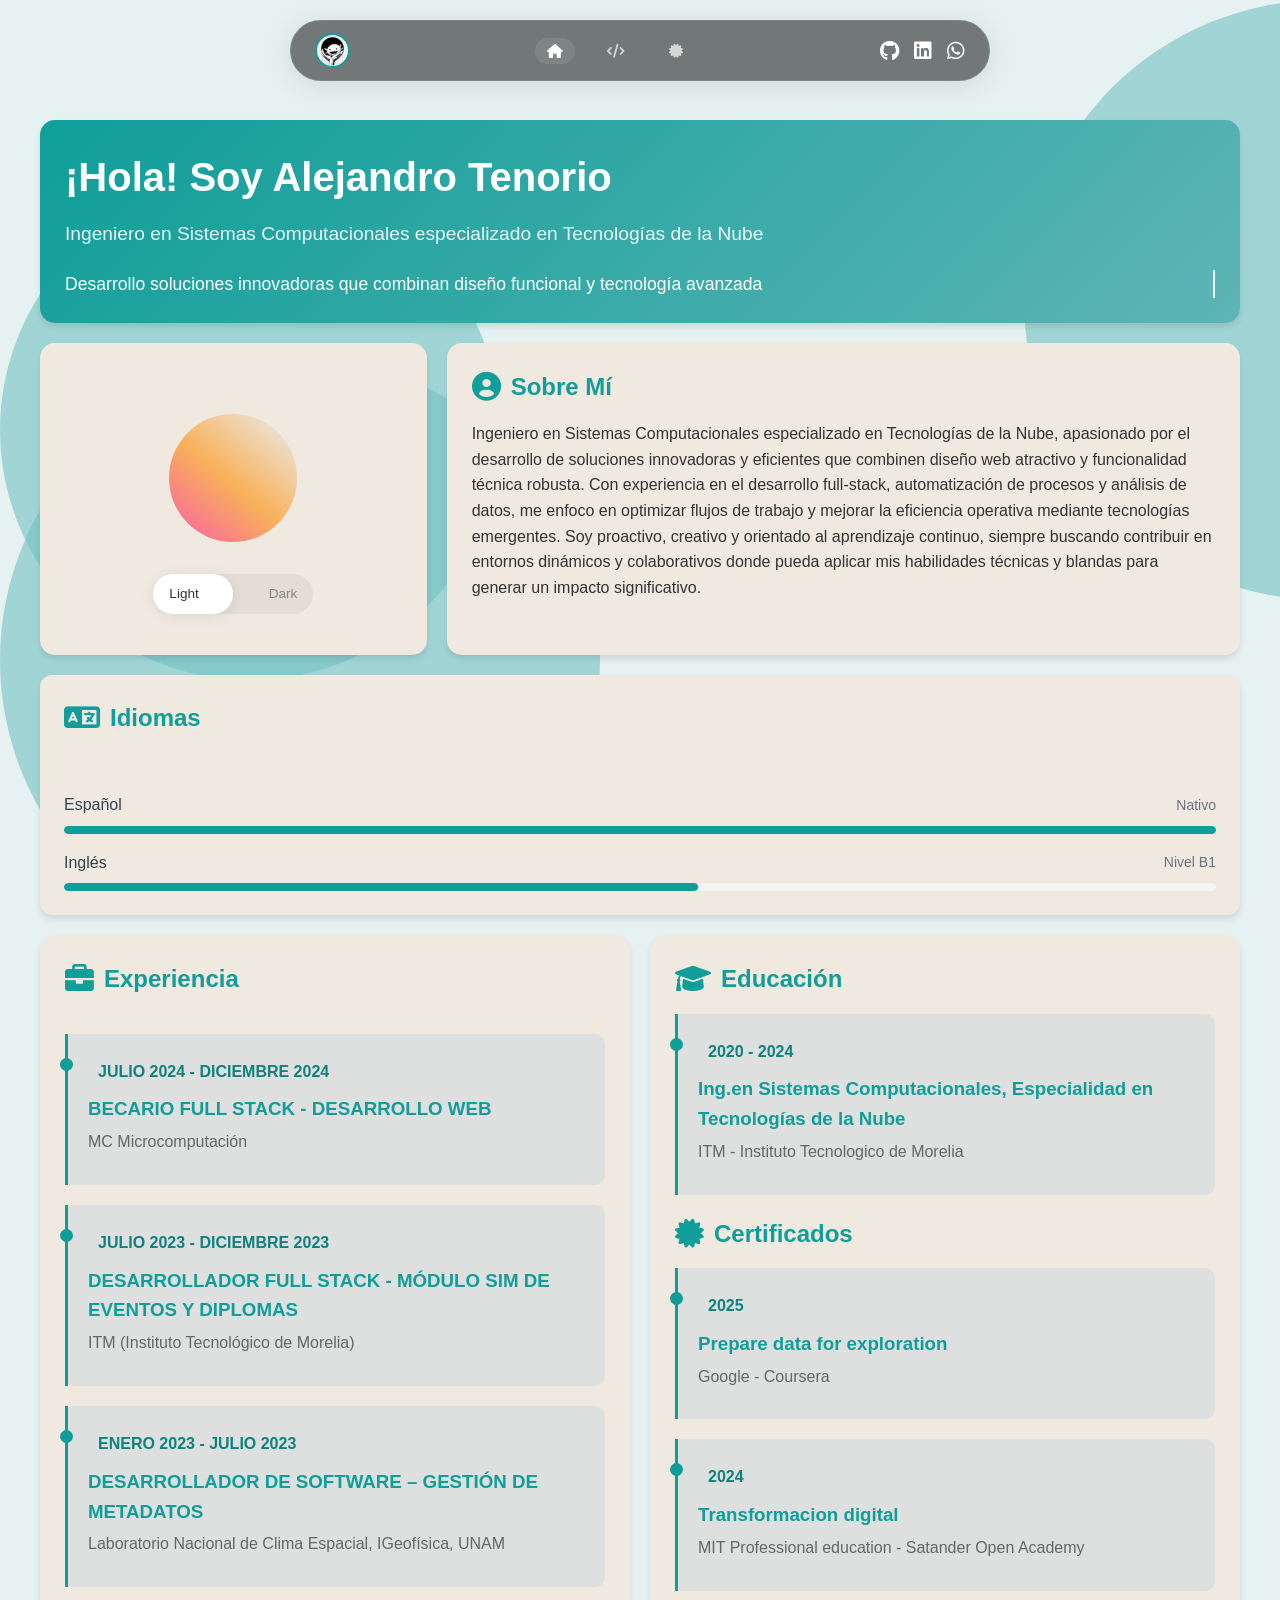
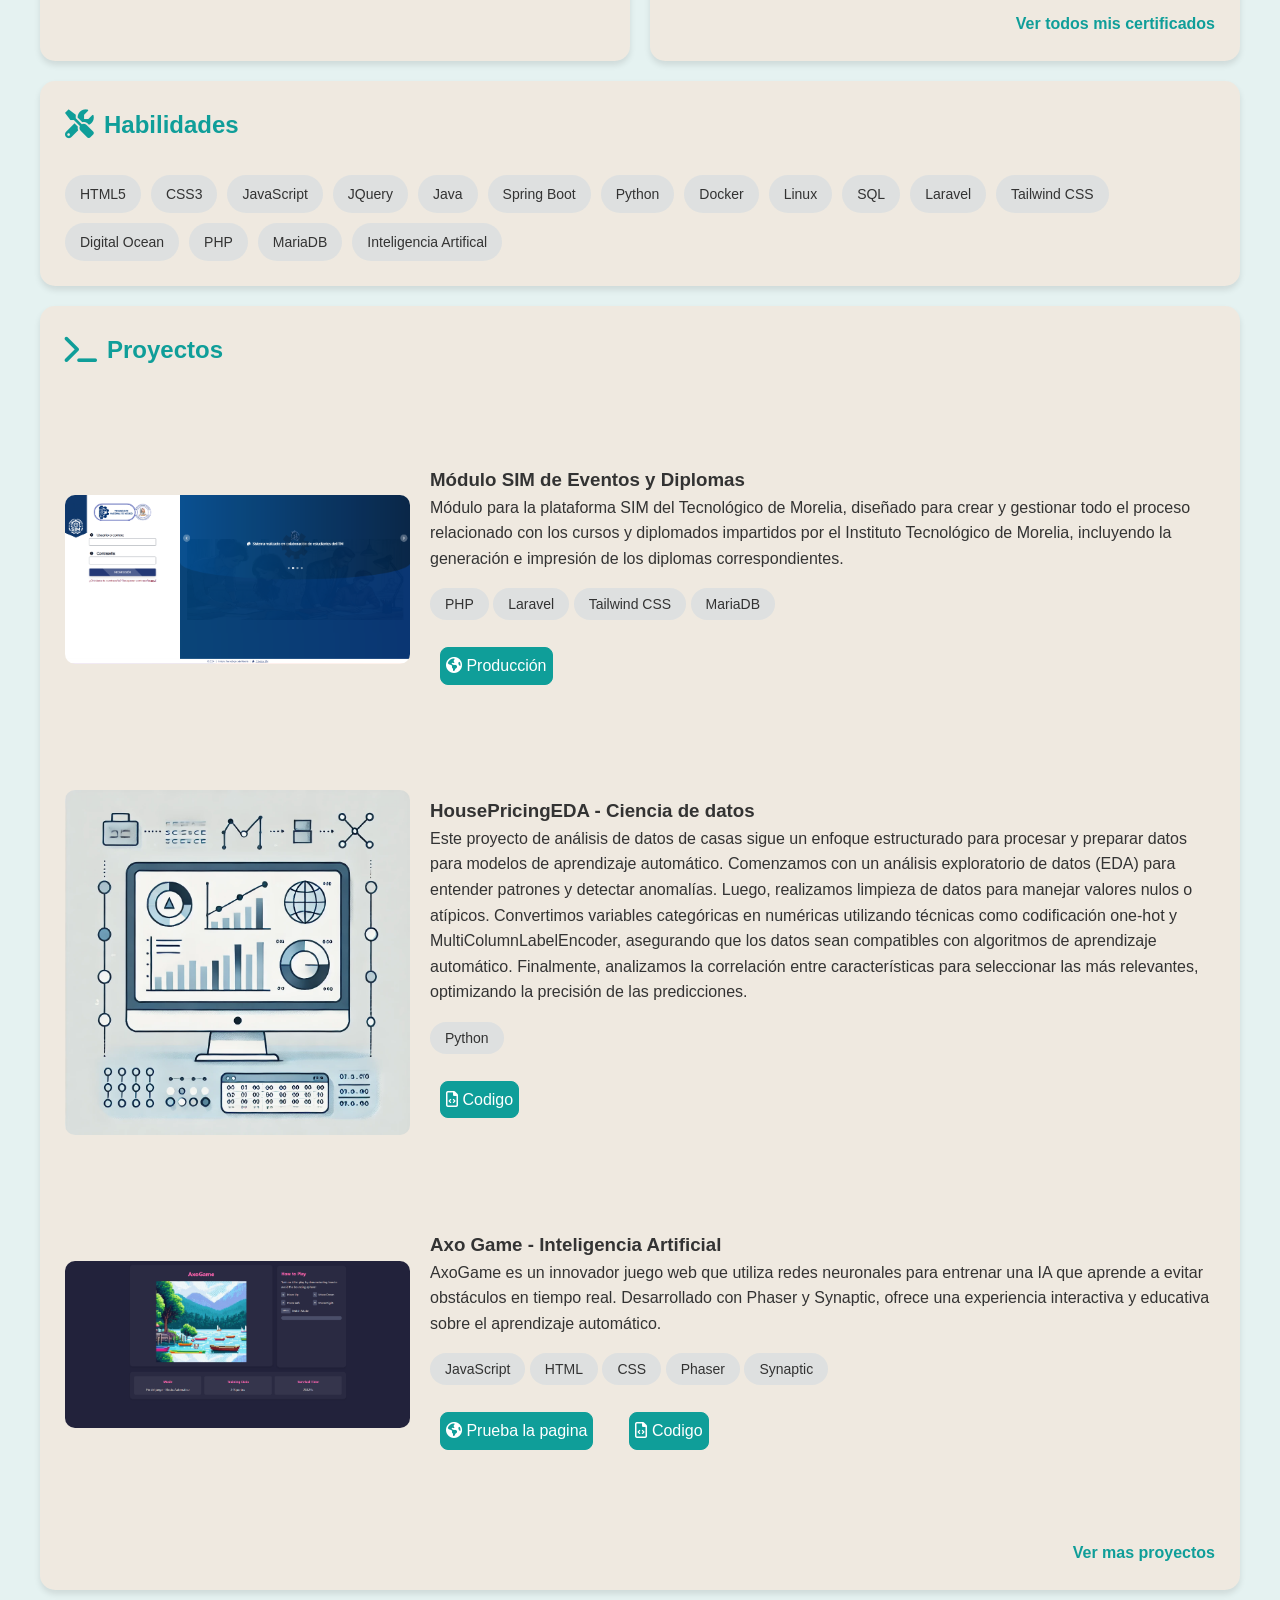
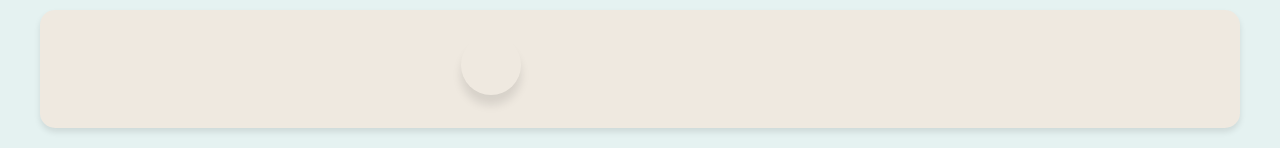
==== commit 79cd4289: "link fix" ====
--- a/index.html
+++ b/index.html
@@ -42,12 +42,12 @@
                     </a>
 
                     <a id="nav-certificate" class="nav-link">
-                        <i class="fa-solid fa-brain"></i>
+                        <i class="fa-solid fa-certificate"></i>
                     </a>
                 </div>
 
                 <div class="nav-social">
-                    <a href="https://github.com/JoseAlejandroTenorioChavez" class="social-link"><i
+                    <a href="https://github.com/AlejandroTenorioC" class="social-link"><i
                             class="fab fa-github"></i></a>
                     <a href="https://www.linkedin.com/in/josealejandrotenoriochavez" class="social-link"><i
                             class="fab fa-linkedin"></i></a>
@@ -187,13 +187,19 @@
                             <h3>Ing.en Sistemas Computacionales, Especialidad en Tecnologías de la Nube</h3>
                             <p>ITM - Instituto Tecnologico de Morelia</p>
                         </div>
+                        <h2><i class="fa-solid fa-certificate"></i></i> Certificados</h2>
                         <div class="timeline-item">
-                            <div class="year">2017- 2020</div>
-                            <h3>Bachillerato Fisico-Matematico</h3>
-                            <p>Nova Spania</p>
+                            <div class="year">2025</div>
+                            <h3>Prepare data for exploration</h3>
+                            <p>Google - Coursera</p>
+                        </div>
+                        <div class="timeline-item">
+                            <div class="year">2024</div>
+                            <h3>Transformacion digital</h3>
+                            <p>MIT Professional education - Satander Open Academy</p>
                         </div>
                         <div class="see-more" id="see-more-education">
-                            Ver mis certificados...
+                            Ver todos mis certificados
                         </div>
                     </div>
 
@@ -271,7 +277,7 @@
                                     <span class="skill-tag">Python</span>
                                 </div>
                                 <div>
-                                    <a href="https://github.com/JoseAlejandroTenorioChavez/HousePricingEDA-AlejandroTenorio/tree/main"
+                                    <a href="https://github.com/AlejandroTenorioC/HousePricingEDA-AlejandroTenorio/tree/main"
                                         class="btn-projects">
                                         <span><i class="fa-regular fa-file-code"></i> Codigo</span>
                                     </a>
@@ -297,12 +303,12 @@
                                     <span class="skill-tag">Synaptic</span>
                                 </div>
                                 <div class="Buttons-div">
-                                    <a href="https://josealejandrotenoriochavez.github.io/IA---AxoGame/"
+                                    <a href="https://alejandrotenorioc.github.io/IA---AxoGame/"
                                         class="btn-projects">
                                         <span><i class="fa-solid fa-earth-americas"></i> Prueba la pagina</span>
                                     </a>
 
-                                    <a href="https://github.com/JoseAlejandroTenorioChavez/IA---AxoGame"
+                                    <a href="https://github.com/AlejandroTenorioC/IA---AxoGame"
                                         class="btn-projects">
                                         <span><i class="fa-regular fa-file-code"></i> Codigo</span>
                                     </a>
@@ -320,7 +326,7 @@
 
                         <div class="wrapper">
 
-                            <a href="https://github.com/JoseAlejandroTenorioChavez" class="button">
+                            <a href="https://github.com/AlejandroTenorioC" class="button">
                                 <div class="icon">
                                     <i class="fab fa-github"></i>
                                 </div>
@@ -334,7 +340,7 @@
                                 <span>Linkedin</span>
                             </a>
 
-                            <a href="Documentos/CV- ALEJANDRO TENORIO C.pdf" download="CV JOSE ALEJANDRO TENORIO.pdf"
+                            <a href="Documentos/CV- ALEJANDRO TENORIO.pdf" download="CV JOSE ALEJANDRO TENORIO.pdf"
                                 class="button">
                                 <div class="icon">
                                     <i class="fa-solid fa-file-invoice"></i>
@@ -362,7 +368,7 @@
                         </div>
 
                         <!-- <div class="contact-links">
-                    <a href="https://github.com/JoseAlejandroTenorioChavez" class="contact-link">GitHub</a>
+                    <a href="https://github.com/AlejandroTenorioC" class="contact-link">GitHub</a>
                     <a href="https://www.linkedin.com/in/josealejandrotenoriochavez" class="contact-link">LinkedIn</a>
                     <a href="#" class="contact-link" onclick="copyToClipboard('AlejandroTenorioChavez@outlook.com')">Email</a>
                 </div> -->
@@ -421,7 +427,7 @@
                                 precisión de las predicciones.
                             </p>
                             <div class="section-projects-links">
-                                <a href="https://github.com/JoseAlejandroTenorioChavez/HousePricingEDA-AlejandroTenorio/tree/main"
+                                <a href="https://github.com/AlejandroTenorioC/HousePricingEDA-AlejandroTenorio/tree/main"
                                     class="section-projects-link">Codigo →</a>
                             </div>
                         </div>
@@ -449,9 +455,9 @@
                                 interactiva y educativa sobre el aprendizaje automático.
                             </p>
                             <div class="section-projects-links">
-                                <a href="https://josealejandrotenoriochavez.github.io/IA---AxoGame/"
+                                <a href="https://alejandrotenorioc.github.io/IA---AxoGame/"
                                     class="section-projects-link">Demo →</a>
-                                <a href="https://github.com/JoseAlejandroTenorioChavez/IA---AxoGame"
+                                <a href="https://github.com/AlejandroTenorioC/IA---AxoGame"
                                     class="section-projects-link">GitHub →</a>
                             </div>
                         </div>
@@ -477,7 +483,7 @@
                             <div class="section-projects-links">
                                 <a href="https://finance-trackerjs.netlify.app/" class="section-projects-link">Demo
                                     →</a>
-                                <a href="https://github.com/JoseAlejandroTenorioChavez/SeguimientoFinanciero"
+                                <a href="https://github.com/AlejandroTenorioC/SeguimientoFinanciero"
                                     class="section-projects-link">GitHub →</a>
                             </div>
                         </div>
--- a/portfolio.css
+++ b/portfolio.css
@@ -567,6 +567,8 @@
     transition: var(--transition);
     position: relative;
     overflow: hidden;
+    display: flex;
+    flex-direction: column;
 }
 
 .bento-item:hover {
